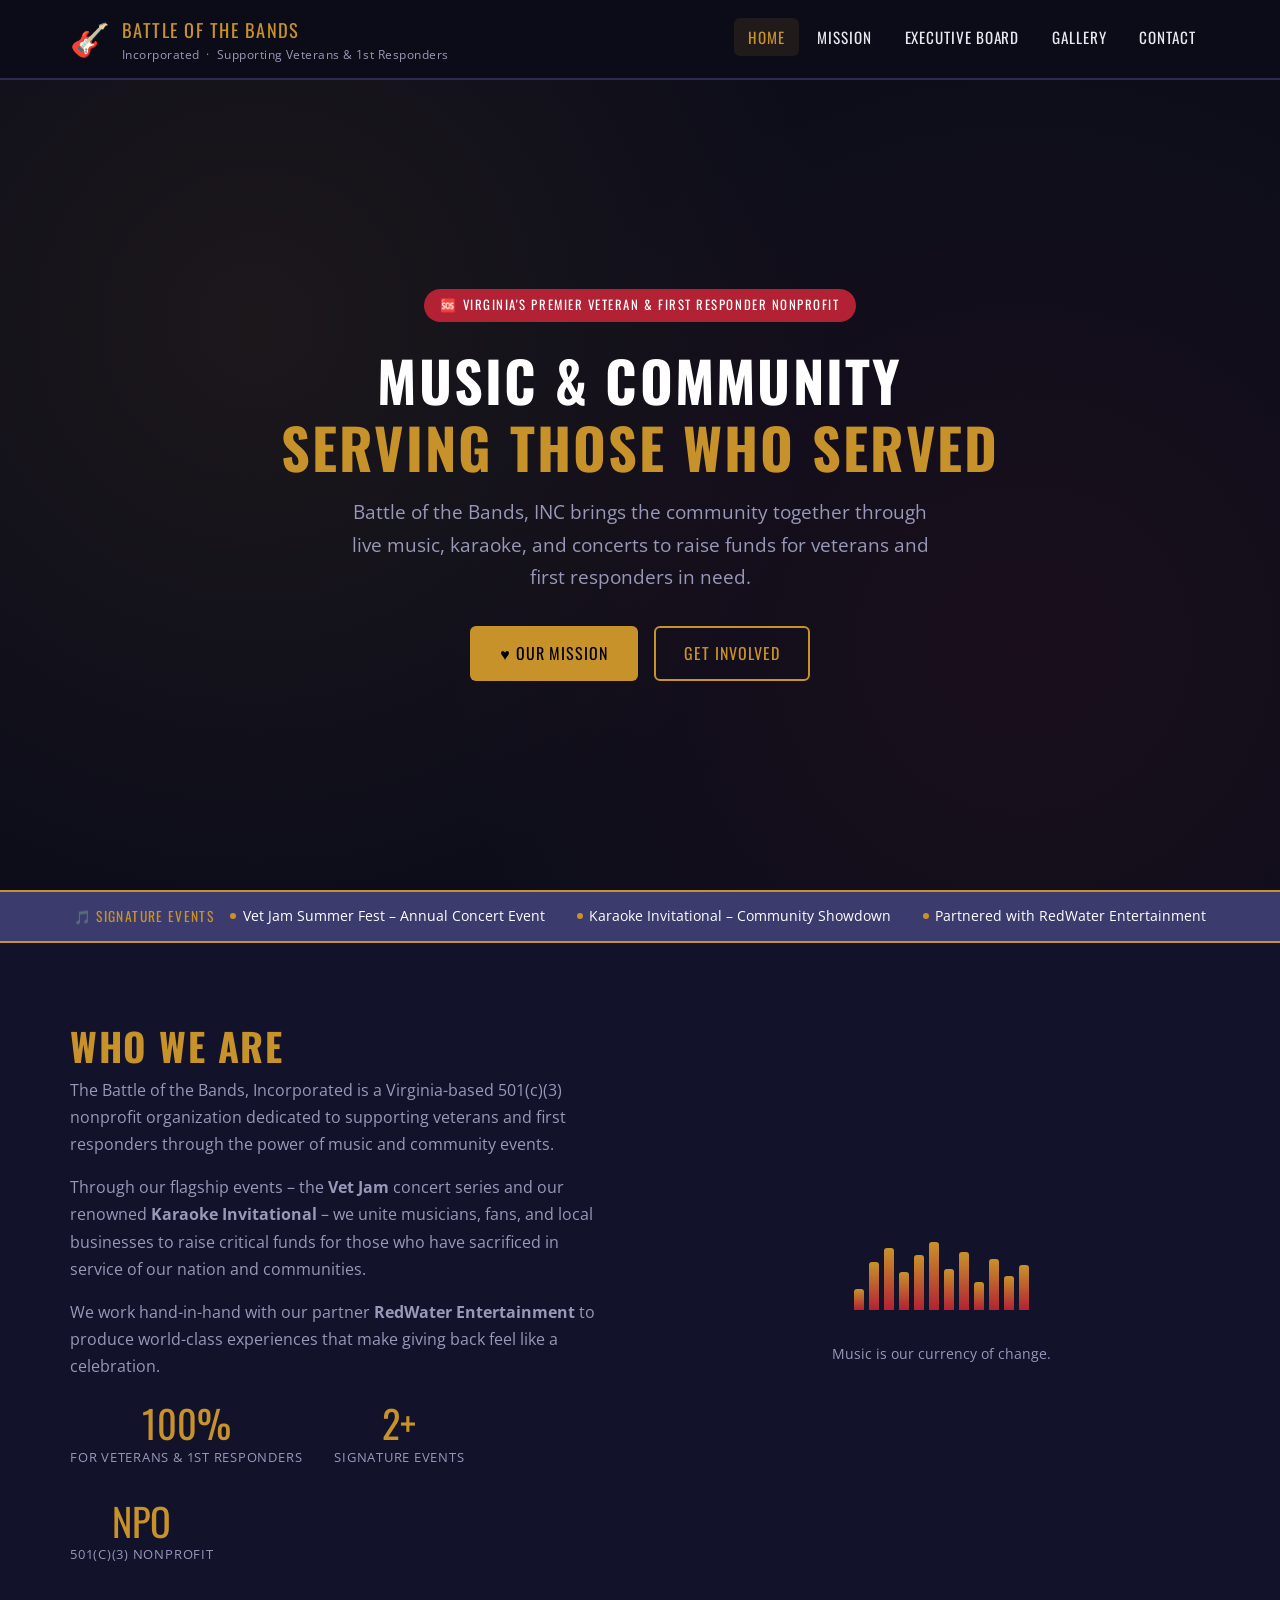
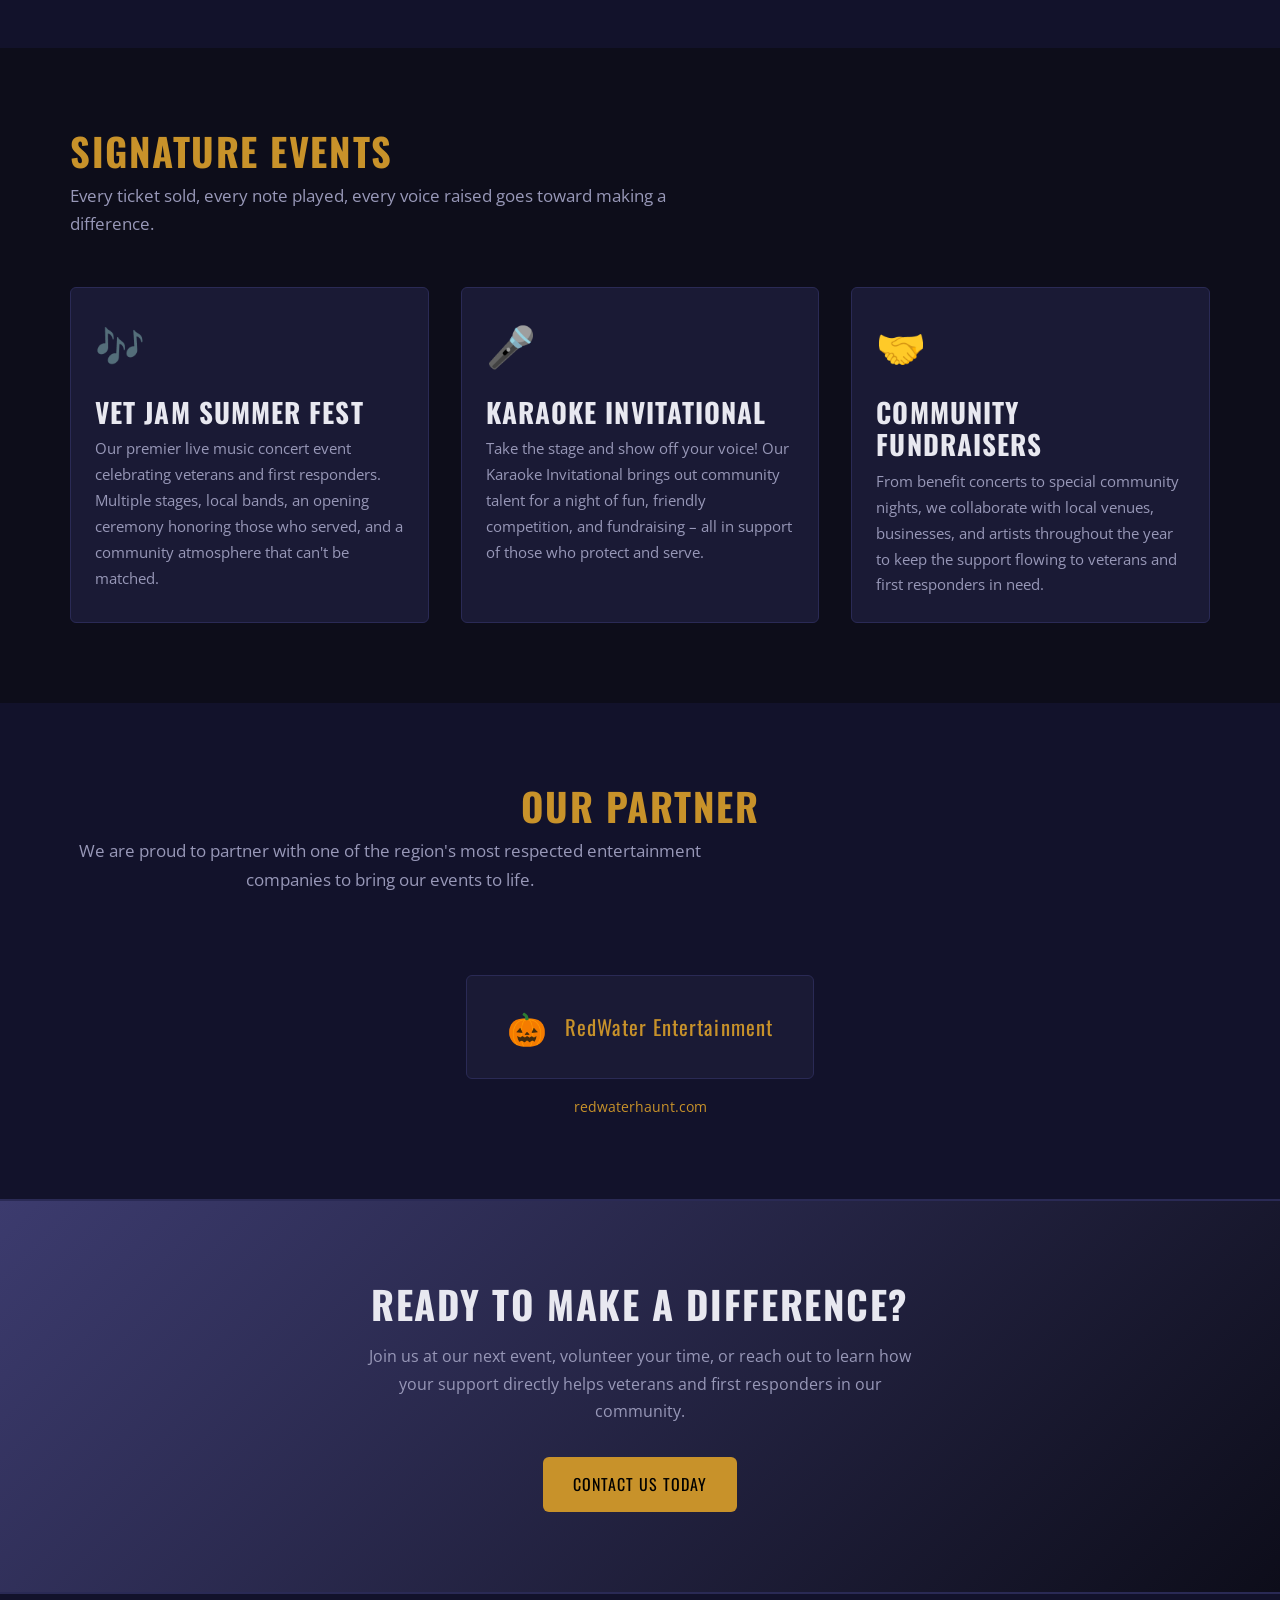
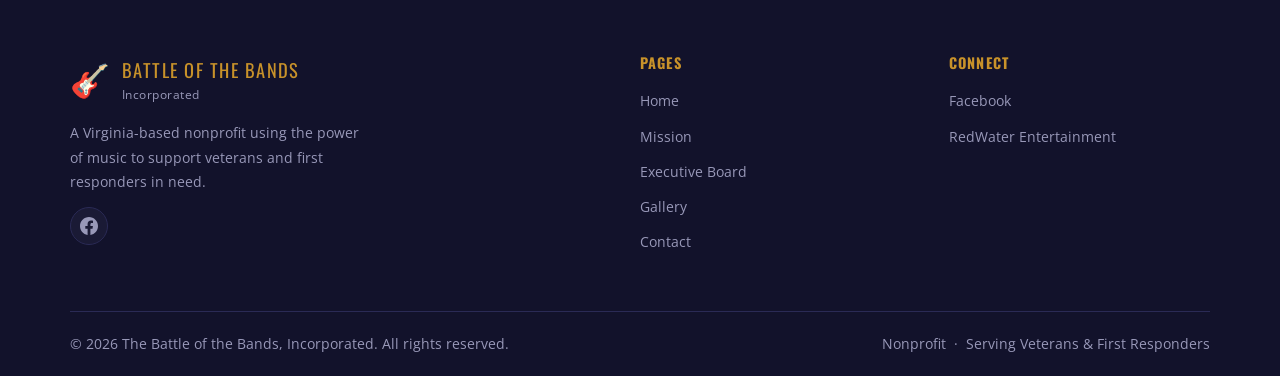
==== index.html @ 2764c4e3 "Add complete music-themed website with 5 pages, shared CSS/JS, and footer Facebook link" ====
<!DOCTYPE html>
<html lang="en">
<head>
  <meta charset="UTF-8" />
  <meta name="viewport" content="width=device-width, initial-scale=1.0" />
  <meta name="description" content="The Battle of the Bands, Incorporated – A nonprofit raising funds for veterans and first responders through music events including Vet Jam and Karaoke Invitational." />
  <title>Home | Battle of the Bands, INC</title>
  <link rel="preconnect" href="https://fonts.googleapis.com" />
  <link rel="preconnect" href="https://fonts.gstatic.com" crossorigin />
  <link href="https://fonts.googleapis.com/css2?family=Oswald:wght@400;500;600;700&family=Open+Sans:wght@400;500;600&display=swap" rel="stylesheet" />
  <link rel="stylesheet" href="css/style.css" />
</head>
<body>

  <!-- ===== HEADER ===== -->
  <header class="site-header">
    <div class="container">
      <div class="header-inner">
        <a href="index.html" class="logo" aria-label="Battle of the Bands Home">
          <span class="logo-icon">🎸</span>
          <span class="logo-text">
            <span class="logo-name">Battle of the Bands</span>
            <span class="logo-tag">Incorporated &nbsp;·&nbsp; Supporting Veterans &amp; 1st Responders</span>
          </span>
        </a>
        <nav aria-label="Main navigation">
          <button class="nav-toggle" aria-label="Toggle navigation" aria-expanded="false">
            <span></span><span></span><span></span>
          </button>
          <ul class="nav-links">
            <li><a href="index.html" class="active">Home</a></li>
            <li><a href="mission.html">Mission</a></li>
            <li><a href="executive-board.html">Executive Board</a></li>
            <li><a href="gallery.html">Gallery</a></li>
            <li><a href="contact.html">Contact</a></li>
          </ul>
        </nav>
      </div>
    </div>
  </header>

  <!-- ===== HERO ===== -->
  <section class="hero">
    <div class="container">
      <div class="hero-content">
        <span class="hero-badge">&#127384; Virginia's Premier Veteran &amp; First Responder Nonprofit</span>
        <h1 class="hero-title">
          Music &amp; Community<br />
          <span>Serving Those Who Served</span>
        </h1>
        <p class="hero-subtitle">
          Battle of the Bands, INC brings the community together through live music, karaoke, and concerts to raise funds for veterans and first responders in need.
        </p>
        <div class="hero-cta">
          <a href="mission.html" class="btn btn-primary">&#9829; Our Mission</a>
          <a href="contact.html" class="btn btn-outline">Get Involved</a>
        </div>
      </div>
    </div>
  </section>

  <!-- ===== EVENTS STRIP ===== -->
  <div class="events-strip">
    <div class="container">
      <div class="events-strip-inner">
        <span class="strip-label">🎵 Signature Events</span>
        <div class="strip-items">
          <span class="strip-item"><span class="dot"></span>Vet Jam Summer Fest – Annual Concert Event</span>
          <span class="strip-item"><span class="dot"></span>Karaoke Invitational – Community Showdown</span>
          <span class="strip-item"><span class="dot"></span>Partnered with RedWater Entertainment</span>
        </div>
      </div>
    </div>
  </div>

  <!-- ===== ABOUT STRIP ===== -->
  <section class="about-strip">
    <div class="container">
      <div class="content">
        <div class="text">
          <h2 class="section-title">Who We Are</h2>
          <p>
            The Battle of the Bands, Incorporated is a Virginia-based 501(c)(3) nonprofit organization dedicated to supporting veterans and first responders through the power of music and community events.
          </p>
          <p>
            Through our flagship events – the <strong>Vet Jam</strong> concert series and our renowned <strong>Karaoke Invitational</strong> – we unite musicians, fans, and local businesses to raise critical funds for those who have sacrificed in service of our nation and communities.
          </p>
          <p>
            We work hand-in-hand with our partner <strong>RedWater Entertainment</strong> to produce world-class experiences that make giving back feel like a celebration.
          </p>
          <div class="stat-row">
            <div class="stat">
              <span class="stat-num">100%</span>
              <span class="stat-label">For Veterans &amp; 1st Responders</span>
            </div>
            <div class="stat">
              <span class="stat-num">2+</span>
              <span class="stat-label">Signature Events</span>
            </div>
            <div class="stat">
              <span class="stat-num">NPO</span>
              <span class="stat-label">501(c)(3) Nonprofit</span>
            </div>
          </div>
        </div>
        <div class="visual">
          <div class="soundwave" aria-hidden="true">
            <div class="bar"></div><div class="bar"></div><div class="bar"></div>
            <div class="bar"></div><div class="bar"></div><div class="bar"></div>
            <div class="bar"></div><div class="bar"></div><div class="bar"></div>
            <div class="bar"></div><div class="bar"></div><div class="bar"></div>
          </div>
          <p class="text-center" style="color:var(--color-text-muted); font-size:0.85rem; margin-top:1rem;">
            Music is our currency of change.
          </p>
        </div>
      </div>
    </div>
  </section>

  <!-- ===== EVENTS SECTION ===== -->
  <section class="events-section">
    <div class="container">
      <div class="section-header">
        <h2 class="section-title">Signature Events</h2>
        <p class="section-subtitle">Every ticket sold, every note played, every voice raised goes toward making a difference.</p>
      </div>
      <div class="grid-3">

        <div class="card event-card">
          <div class="card-body">
            <div class="event-icon">🎶</div>
            <h3>Vet Jam Summer Fest</h3>
            <p>
              Our premier live music concert event celebrating veterans and first responders. Multiple stages, local bands, an opening ceremony honoring those who served, and a community atmosphere that can't be matched.
            </p>
          </div>
        </div>

        <div class="card event-card">
          <div class="card-body">
            <div class="event-icon">🎤</div>
            <h3>Karaoke Invitational</h3>
            <p>
              Take the stage and show off your voice! Our Karaoke Invitational brings out community talent for a night of fun, friendly competition, and fundraising – all in support of those who protect and serve.
            </p>
          </div>
        </div>

        <div class="card event-card">
          <div class="card-body">
            <div class="event-icon">🤝</div>
            <h3>Community Fundraisers</h3>
            <p>
              From benefit concerts to special community nights, we collaborate with local venues, businesses, and artists throughout the year to keep the support flowing to veterans and first responders in need.
            </p>
          </div>
        </div>

      </div>
    </div>
  </section>

  <!-- ===== PARTNER SECTION ===== -->
  <section class="partner-section">
    <div class="container">
      <div class="section-header">
        <h2 class="section-title">Our Partner</h2>
        <p class="section-subtitle">We are proud to partner with one of the region's most respected entertainment companies to bring our events to life.</p>
      </div>
      <a href="https://redwaterhaunt.com" target="_blank" rel="noopener noreferrer" class="partner-logo-box">
        <span style="font-size:2rem;">🎃</span>
        <span>RedWater Entertainment</span>
      </a>
      <p style="color:var(--color-text-muted); font-size:0.9rem; margin-top:1rem;">
        <a href="https://redwaterhaunt.com" target="_blank" rel="noopener noreferrer">redwaterhaunt.com</a>
      </p>
    </div>
  </section>

  <!-- ===== CTA SECTION ===== -->
  <section style="background: linear-gradient(135deg, var(--color-accent2), var(--color-bg)); text-align:center; border-top: 2px solid var(--color-border);">
    <div class="container">
      <h2 style="margin-bottom:1rem;">Ready to Make a Difference?</h2>
      <p style="color:var(--color-text-muted); max-width:560px; margin:0 auto 2rem;">
        Join us at our next event, volunteer your time, or reach out to learn how your support directly helps veterans and first responders in our community.
      </p>
      <a href="contact.html" class="btn btn-primary">Contact Us Today</a>
    </div>
  </section>

  <!-- ===== FOOTER ===== -->
  <footer class="site-footer">
    <div class="container">
      <div class="footer-grid">

        <div class="footer-brand">
          <a href="index.html" class="logo">
            <span class="logo-icon">🎸</span>
            <span class="logo-text">
              <span class="logo-name">Battle of the Bands</span>
              <span class="logo-tag">Incorporated</span>
            </span>
          </a>
          <p>A Virginia-based nonprofit using the power of music to support veterans and first responders in need.</p>
          <div class="footer-social">
            <a href="https://www.facebook.com/battleofthebandsVS/" target="_blank" rel="noopener noreferrer" aria-label="Follow us on Facebook" title="Facebook">
              <svg xmlns="http://www.w3.org/2000/svg" width="18" height="18" viewBox="0 0 24 24" fill="currentColor" aria-hidden="true">
                <path d="M24 12.073C24 5.405 18.627 0 12 0S0 5.405 0 12.073C0 18.1 4.388 23.094 10.125 24v-8.437H7.078v-3.49h3.047V9.413c0-3.007 1.792-4.669 4.533-4.669 1.312 0 2.686.235 2.686.235v2.953H15.83c-1.491 0-1.956.925-1.956 1.874v2.25h3.328l-.532 3.49h-2.796V24C19.612 23.094 24 18.1 24 12.073z"/>
              </svg>
            </a>
          </div>
        </div>

        <div class="footer-col">
          <h4>Pages</h4>
          <ul>
            <li><a href="index.html">Home</a></li>
            <li><a href="mission.html">Mission</a></li>
            <li><a href="executive-board.html">Executive Board</a></li>
            <li><a href="gallery.html">Gallery</a></li>
            <li><a href="contact.html">Contact</a></li>
          </ul>
        </div>

        <div class="footer-col">
          <h4>Connect</h4>
          <ul>
            <li><a href="https://www.facebook.com/battleofthebandsVS/" target="_blank" rel="noopener noreferrer">Facebook</a></li>
            <li><a href="https://redwaterhaunt.com" target="_blank" rel="noopener noreferrer">RedWater Entertainment</a></li>
          </ul>
        </div>

      </div>

      <div class="footer-bottom">
        <span>&copy; <span id="year"></span> The Battle of the Bands, Incorporated. All rights reserved.</span>
        <span>Nonprofit &nbsp;·&nbsp; Serving Veterans &amp; First Responders</span>
      </div>
    </div>
  </footer>

  <script src="js/main.js"></script>
  <script>document.getElementById('year').textContent = new Date().getFullYear();</script>
</body>
</html>
---- css/style.css ----
/* ==========================================================================
   Battle of the Bands, INC – Main Stylesheet
   Music-themed, patriotic color palette
   ========================================================================== */

:root {
  --color-bg:          #0d0d1a;
  --color-bg-alt:      #12122b;
  --color-surface:     #1a1a35;
  --color-surface-alt: #22224a;
  --color-primary:     #c8922a;   /* gold */
  --color-primary-lt:  #f0b84a;
  --color-accent:      #b22234;   /* patriot red */
  --color-accent2:     #3c3b6e;   /* patriot navy */
  --color-text:        #e8e8f0;
  --color-text-muted:  #9898b8;
  --color-border:      #2a2a55;
  --font-heading:      'Oswald', 'Arial Narrow', Arial, sans-serif;
  --font-body:         'Open Sans', Arial, sans-serif;
  --radius:            6px;
  --transition:        0.3s ease;
  --max-width:         1140px;
}

/* ---------- Reset & Base ---------- */
*, *::before, *::after { box-sizing: border-box; margin: 0; padding: 0; }

html { scroll-behavior: smooth; }

body {
  background-color: var(--color-bg);
  color: var(--color-text);
  font-family: var(--font-body);
  font-size: 16px;
  line-height: 1.7;
}

img { max-width: 100%; height: auto; display: block; }

a { color: var(--color-primary); text-decoration: none; transition: color var(--transition); }
a:hover { color: var(--color-primary-lt); }

ul { list-style: none; }

/* ---------- Typography ---------- */
h1, h2, h3, h4 {
  font-family: var(--font-heading);
  text-transform: uppercase;
  letter-spacing: 0.04em;
  line-height: 1.2;
}

h1 { font-size: clamp(2rem, 5vw, 3.5rem); }
h2 { font-size: clamp(1.6rem, 3.5vw, 2.4rem); }
h3 { font-size: clamp(1.2rem, 2.5vw, 1.7rem); }
h4 { font-size: 1.1rem; }

.section-title {
  color: var(--color-primary);
  margin-bottom: 0.5rem;
}

.section-subtitle {
  color: var(--color-text-muted);
  font-size: 1.05rem;
  margin-bottom: 2.5rem;
  max-width: 640px;
}

/* ---------- Layout ---------- */
.container {
  width: 90%;
  max-width: var(--max-width);
  margin-inline: auto;
}

section { padding: 80px 0; }

.section-header { margin-bottom: 3rem; }

/* ---------- Divider ---------- */
.divider {
  display: flex;
  align-items: center;
  gap: 1rem;
  margin-bottom: 1rem;
}
.divider::before,
.divider::after {
  content: '';
  flex: 1;
  height: 2px;
  background: linear-gradient(to right, transparent, var(--color-primary), transparent);
}

/* ---------- Buttons ---------- */
.btn {
  display: inline-flex;
  align-items: center;
  gap: 0.5rem;
  padding: 0.75rem 1.75rem;
  border-radius: var(--radius);
  font-family: var(--font-heading);
  font-size: 1rem;
  letter-spacing: 0.06em;
  text-transform: uppercase;
  cursor: pointer;
  transition: all var(--transition);
  border: 2px solid transparent;
}

.btn-primary {
  background: var(--color-primary);
  color: #000;
}
.btn-primary:hover {
  background: var(--color-primary-lt);
  color: #000;
}

.btn-outline {
  background: transparent;
  border-color: var(--color-primary);
  color: var(--color-primary);
}
.btn-outline:hover {
  background: var(--color-primary);
  color: #000;
}

/* =========================================================================
   HEADER / NAVIGATION
   ========================================================================= */
.site-header {
  position: sticky;
  top: 0;
  z-index: 100;
  background: rgba(13, 13, 26, 0.95);
  backdrop-filter: blur(8px);
  border-bottom: 2px solid var(--color-border);
}

.header-inner {
  display: flex;
  align-items: center;
  justify-content: space-between;
  padding: 0.85rem 0;
}

.logo {
  display: flex;
  align-items: center;
  gap: 0.75rem;
  color: var(--color-text);
}

.logo-icon {
  font-size: 2rem;
  line-height: 1;
}

.logo-text {
  display: flex;
  flex-direction: column;
}

.logo-name {
  font-family: var(--font-heading);
  font-size: 1.15rem;
  letter-spacing: 0.08em;
  text-transform: uppercase;
  color: var(--color-primary);
}

.logo-tag {
  font-size: 0.72rem;
  color: var(--color-text-muted);
  letter-spacing: 0.04em;
}

.nav-links {
  display: flex;
  gap: 0.25rem;
}

.nav-links a {
  font-family: var(--font-heading);
  font-size: 0.95rem;
  letter-spacing: 0.06em;
  text-transform: uppercase;
  color: var(--color-text);
  padding: 0.5rem 0.9rem;
  border-radius: var(--radius);
  transition: all var(--transition);
}

.nav-links a:hover,
.nav-links a.active {
  color: var(--color-primary);
  background: rgba(200, 146, 42, 0.1);
}

/* Hamburger */
.nav-toggle {
  display: none;
  background: none;
  border: none;
  cursor: pointer;
  padding: 0.25rem;
}

.nav-toggle span {
  display: block;
  width: 26px;
  height: 2px;
  background: var(--color-primary);
  margin: 5px 0;
  transition: all var(--transition);
}

/* =========================================================================
   HERO SECTION
   ========================================================================= */
.hero {
  position: relative;
  display: flex;
  align-items: center;
  min-height: 90vh;
  text-align: center;
  overflow: hidden;
  background:
    linear-gradient(180deg, rgba(13,13,26,0.85) 0%, rgba(13,13,26,0.65) 50%, rgba(13,13,26,0.95) 100%),
    url('../images/hero-bg.jpg') center/cover no-repeat;
}

/* Animated musical-note particle background */
.hero::before {
  content: '';
  position: absolute;
  inset: 0;
  background-image:
    radial-gradient(circle at 20% 30%, rgba(200,146,42,0.08) 0%, transparent 50%),
    radial-gradient(circle at 80% 70%, rgba(178,34,52,0.08) 0%, transparent 50%);
  pointer-events: none;
}

.hero-content {
  position: relative;
  z-index: 1;
  padding: 60px 0;
}

.hero-badge {
  display: inline-block;
  background: var(--color-accent);
  color: #fff;
  font-family: var(--font-heading);
  font-size: 0.8rem;
  letter-spacing: 0.12em;
  text-transform: uppercase;
  padding: 0.35rem 1rem;
  border-radius: 2rem;
  margin-bottom: 1.5rem;
}

.hero-title {
  margin-bottom: 1rem;
  color: #fff;
}

.hero-title span { color: var(--color-primary); }

.hero-subtitle {
  font-size: 1.2rem;
  color: var(--color-text-muted);
  max-width: 600px;
  margin: 0 auto 2rem;
}

.hero-cta {
  display: flex;
  gap: 1rem;
  justify-content: center;
  flex-wrap: wrap;
}

/* =========================================================================
   EVENTS STRIP
   ========================================================================= */
.events-strip {
  background: var(--color-accent2);
  padding: 12px 0;
  border-top: 2px solid var(--color-primary);
  border-bottom: 2px solid var(--color-primary);
}

.events-strip-inner {
  display: flex;
  align-items: center;
  gap: 1rem;
  flex-wrap: wrap;
  justify-content: center;
}

.events-strip .strip-label {
  font-family: var(--font-heading);
  font-size: 0.85rem;
  letter-spacing: 0.1em;
  text-transform: uppercase;
  color: var(--color-primary);
  white-space: nowrap;
}

.events-strip .strip-items {
  display: flex;
  gap: 2rem;
  flex-wrap: wrap;
  justify-content: center;
}

.events-strip .strip-item {
  display: flex;
  align-items: center;
  gap: 0.4rem;
  font-size: 0.9rem;
  color: #fff;
}

.strip-item .dot {
  width: 6px;
  height: 6px;
  border-radius: 50%;
  background: var(--color-primary);
}

/* =========================================================================
   CARDS
   ========================================================================= */
.card {
  background: var(--color-surface);
  border: 1px solid var(--color-border);
  border-radius: var(--radius);
  overflow: hidden;
  transition: transform var(--transition), border-color var(--transition);
}

.card:hover {
  transform: translateY(-4px);
  border-color: var(--color-primary);
}

.card-body { padding: 1.5rem; }

/* =========================================================================
   GRID HELPERS
   ========================================================================= */
.grid-3 {
  display: grid;
  grid-template-columns: repeat(auto-fit, minmax(280px, 1fr));
  gap: 2rem;
}

.grid-2 {
  display: grid;
  grid-template-columns: repeat(auto-fit, minmax(340px, 1fr));
  gap: 2rem;
}

/* =========================================================================
   HOME – ABOUT STRIP
   ========================================================================= */
.about-strip {
  background: var(--color-bg-alt);
}

.about-strip .content {
  display: grid;
  grid-template-columns: 1fr 1fr;
  gap: 4rem;
  align-items: center;
}

.about-strip .text p { margin-bottom: 1rem; color: var(--color-text-muted); }

.stat-row {
  display: flex;
  gap: 2rem;
  margin-top: 1.5rem;
  flex-wrap: wrap;
}

.stat { text-align: center; }
.stat-num {
  display: block;
  font-family: var(--font-heading);
  font-size: 2.4rem;
  color: var(--color-primary);
  line-height: 1;
}
.stat-label {
  font-size: 0.8rem;
  text-transform: uppercase;
  letter-spacing: 0.06em;
  color: var(--color-text-muted);
}

/* Soundwave graphic */
.soundwave {
  display: flex;
  align-items: flex-end;
  justify-content: center;
  gap: 5px;
  height: 100px;
  padding: 1rem 0;
}

.soundwave .bar {
  width: 10px;
  background: linear-gradient(to top, var(--color-accent), var(--color-primary));
  border-radius: 3px 3px 0 0;
  animation: wave 1.2s ease-in-out infinite alternate;
}

.soundwave .bar:nth-child(1) { height: 30%; animation-delay: 0s; }
.soundwave .bar:nth-child(2) { height: 70%; animation-delay: 0.1s; }
.soundwave .bar:nth-child(3) { height: 90%; animation-delay: 0.2s; }
.soundwave .bar:nth-child(4) { height: 55%; animation-delay: 0.3s; }
.soundwave .bar:nth-child(5) { height: 80%; animation-delay: 0.4s; }
.soundwave .bar:nth-child(6) { height: 100%; animation-delay: 0.5s; }
.soundwave .bar:nth-child(7) { height: 60%; animation-delay: 0.6s; }
.soundwave .bar:nth-child(8) { height: 85%; animation-delay: 0.7s; }
.soundwave .bar:nth-child(9) { height: 40%; animation-delay: 0.8s; }
.soundwave .bar:nth-child(10) { height: 75%; animation-delay: 0.9s; }
.soundwave .bar:nth-child(11) { height: 50%; animation-delay: 1.0s; }
.soundwave .bar:nth-child(12) { height: 65%; animation-delay: 1.1s; }

@keyframes wave {
  from { transform: scaleY(0.4); }
  to   { transform: scaleY(1); }
}

/* =========================================================================
   HOME – EVENTS SECTION
   ========================================================================= */
.events-section { background: var(--color-bg); }

.event-card .event-icon {
  font-size: 2.5rem;
  margin-bottom: 1rem;
}

.event-card h3 { margin-bottom: 0.5rem; }
.event-card p { color: var(--color-text-muted); font-size: 0.95rem; }

/* =========================================================================
   HOME – PARTNER SECTION
   ========================================================================= */
.partner-section {
  background: var(--color-bg-alt);
  text-align: center;
}

.partner-logo-box {
  display: inline-flex;
  align-items: center;
  justify-content: center;
  gap: 1rem;
  background: var(--color-surface);
  border: 1px solid var(--color-border);
  border-radius: var(--radius);
  padding: 1.5rem 2.5rem;
  margin-top: 2rem;
  transition: border-color var(--transition);
}

.partner-logo-box:hover { border-color: var(--color-primary); }

.partner-logo-box span { font-family: var(--font-heading); font-size: 1.3rem; letter-spacing: 0.05em; }

/* =========================================================================
   MISSION PAGE
   ========================================================================= */
.page-hero {
  background: linear-gradient(135deg, var(--color-accent2) 0%, var(--color-bg) 100%);
  padding: 100px 0 60px;
  border-bottom: 2px solid var(--color-border);
}

.page-hero-inner { text-align: center; }
.page-hero h1 { margin-bottom: 0.75rem; color: var(--color-primary); }
.page-hero p { color: var(--color-text-muted); font-size: 1.1rem; max-width: 600px; margin: 0 auto; }

.mission-statement {
  background: var(--color-bg-alt);
}

.mission-quote {
  border-left: 4px solid var(--color-primary);
  padding: 1.5rem 2rem;
  background: var(--color-surface);
  border-radius: 0 var(--radius) var(--radius) 0;
  margin-bottom: 2.5rem;
  font-size: 1.15rem;
  color: var(--color-text);
  font-style: italic;
}

.values-grid { margin-top: 2rem; }

.value-card {
  background: var(--color-surface);
  border: 1px solid var(--color-border);
  border-radius: var(--radius);
  padding: 2rem;
  transition: border-color var(--transition), transform var(--transition);
}

.value-card:hover {
  border-color: var(--color-primary);
  transform: translateY(-4px);
}

.value-icon { font-size: 2.2rem; margin-bottom: 1rem; }
.value-card h3 { margin-bottom: 0.5rem; color: var(--color-primary); }
.value-card p { color: var(--color-text-muted); font-size: 0.95rem; }

.mission-detail {
  background: var(--color-bg);
}

.mission-detail h2 { margin-bottom: 1.5rem; }
.mission-detail p { color: var(--color-text-muted); margin-bottom: 1rem; }

.impact-box {
  display: flex;
  gap: 1.5rem;
  flex-wrap: wrap;
  margin-top: 2rem;
}

.impact-item {
  flex: 1;
  min-width: 200px;
  background: var(--color-surface);
  border: 1px solid var(--color-border);
  border-radius: var(--radius);
  padding: 1.25rem;
  border-top: 3px solid var(--color-primary);
}

.impact-item h4 { color: var(--color-primary); margin-bottom: 0.25rem; }
.impact-item p { font-size: 0.9rem; color: var(--color-text-muted); margin: 0; }

/* =========================================================================
   EXECUTIVE BOARD PAGE
   ========================================================================= */
.board-section { background: var(--color-bg); }

.board-grid {
  display: grid;
  grid-template-columns: repeat(auto-fit, minmax(260px, 1fr));
  gap: 2rem;
}

.board-card {
  background: var(--color-surface);
  border: 1px solid var(--color-border);
  border-radius: var(--radius);
  overflow: hidden;
  transition: transform var(--transition), border-color var(--transition);
}

.board-card:hover {
  transform: translateY(-5px);
  border-color: var(--color-primary);
}

.board-avatar {
  display: flex;
  align-items: center;
  justify-content: center;
  height: 180px;
  background: linear-gradient(135deg, var(--color-accent2), var(--color-surface-alt));
  font-size: 4rem;
  color: var(--color-primary);
}

.board-avatar img {
  width: 100%;
  height: 100%;
  object-fit: cover;
}

.board-info {
  padding: 1.25rem;
}

.board-info h3 { color: var(--color-text); margin-bottom: 0.25rem; }

.board-title {
  display: inline-block;
  font-size: 0.8rem;
  text-transform: uppercase;
  letter-spacing: 0.07em;
  color: var(--color-primary);
  background: rgba(200, 146, 42, 0.12);
  padding: 0.2rem 0.7rem;
  border-radius: 2rem;
  margin-bottom: 0.75rem;
}

.board-info p { color: var(--color-text-muted); font-size: 0.9rem; }

/* =========================================================================
   GALLERY PAGE
   ========================================================================= */
.gallery-section { background: var(--color-bg); }

.gallery-filter {
  display: flex;
  gap: 0.5rem;
  flex-wrap: wrap;
  margin-bottom: 2rem;
}

.filter-btn {
  font-family: var(--font-heading);
  font-size: 0.85rem;
  letter-spacing: 0.06em;
  text-transform: uppercase;
  padding: 0.4rem 1.1rem;
  border-radius: 2rem;
  border: 1px solid var(--color-border);
  background: transparent;
  color: var(--color-text-muted);
  cursor: pointer;
  transition: all var(--transition);
}

.filter-btn:hover,
.filter-btn.active {
  background: var(--color-primary);
  border-color: var(--color-primary);
  color: #000;
}

.gallery-grid {
  display: grid;
  grid-template-columns: repeat(auto-fill, minmax(280px, 1fr));
  gap: 1rem;
}

.gallery-item {
  position: relative;
  aspect-ratio: 4/3;
  overflow: hidden;
  border-radius: var(--radius);
  border: 1px solid var(--color-border);
  background: var(--color-surface);
  cursor: pointer;
}

.gallery-item img {
  width: 100%;
  height: 100%;
  object-fit: cover;
  transition: transform 0.4s ease;
}

.gallery-item:hover img { transform: scale(1.06); }

.gallery-caption {
  position: absolute;
  inset: 0;
  background: linear-gradient(to top, rgba(0,0,0,0.8) 0%, transparent 60%);
  display: flex;
  align-items: flex-end;
  padding: 1rem;
  opacity: 0;
  transition: opacity var(--transition);
}

.gallery-item:hover .gallery-caption { opacity: 1; }

.gallery-caption span {
  font-size: 0.85rem;
  color: #fff;
  font-family: var(--font-heading);
  text-transform: uppercase;
  letter-spacing: 0.05em;
}

/* Placeholder gallery items */
.gallery-placeholder {
  display: flex;
  flex-direction: column;
  align-items: center;
  justify-content: center;
  gap: 0.5rem;
  height: 100%;
  color: var(--color-text-muted);
}

.gallery-placeholder .ph-icon { font-size: 2.5rem; color: var(--color-primary); }
.gallery-placeholder .ph-label { font-size: 0.8rem; text-align: center; padding: 0 1rem; }

/* =========================================================================
   CONTACT PAGE
   ========================================================================= */
.contact-section { background: var(--color-bg); }

.contact-grid {
  display: grid;
  grid-template-columns: 1fr 1.4fr;
  gap: 3rem;
  align-items: start;
}

.contact-info h2 { margin-bottom: 1rem; }
.contact-info > p { color: var(--color-text-muted); margin-bottom: 2rem; }

.contact-detail {
  display: flex;
  gap: 1rem;
  align-items: flex-start;
  margin-bottom: 1.5rem;
}

.contact-icon {
  width: 44px;
  height: 44px;
  border-radius: 50%;
  background: rgba(200,146,42,0.12);
  border: 1px solid var(--color-primary);
  display: flex;
  align-items: center;
  justify-content: center;
  font-size: 1.2rem;
  flex-shrink: 0;
}

.contact-detail-text h4 { color: var(--color-text); margin-bottom: 0.15rem; font-size: 0.9rem; text-transform: uppercase; letter-spacing: 0.06em; }
.contact-detail-text p, .contact-detail-text a { color: var(--color-text-muted); font-size: 0.95rem; }

.social-links { display: flex; gap: 0.75rem; margin-top: 2rem; flex-wrap: wrap; }

.social-btn {
  display: flex;
  align-items: center;
  gap: 0.5rem;
  background: var(--color-surface);
  border: 1px solid var(--color-border);
  border-radius: var(--radius);
  padding: 0.6rem 1.1rem;
  font-size: 0.9rem;
  color: var(--color-text);
  transition: all var(--transition);
}

.social-btn:hover {
  border-color: var(--color-primary);
  color: var(--color-primary);
}

/* Contact Form */
.contact-form {
  background: var(--color-surface);
  border: 1px solid var(--color-border);
  border-radius: var(--radius);
  padding: 2rem;
}

.contact-form h3 { margin-bottom: 1.5rem; color: var(--color-primary); }

.form-group { margin-bottom: 1.25rem; }

.form-group label {
  display: block;
  font-size: 0.85rem;
  text-transform: uppercase;
  letter-spacing: 0.06em;
  color: var(--color-text-muted);
  margin-bottom: 0.4rem;
}

.form-group input,
.form-group select,
.form-group textarea {
  width: 100%;
  background: var(--color-bg);
  border: 1px solid var(--color-border);
  border-radius: var(--radius);
  color: var(--color-text);
  padding: 0.7rem 1rem;
  font-family: var(--font-body);
  font-size: 0.95rem;
  transition: border-color var(--transition);
  outline: none;
}

.form-group input:focus,
.form-group select:focus,
.form-group textarea:focus {
  border-color: var(--color-primary);
}

.form-group select option { background: var(--color-bg); }

.form-group textarea { min-height: 130px; resize: vertical; }

.form-row { display: grid; grid-template-columns: 1fr 1fr; gap: 1rem; }

.form-success {
  display: none;
  text-align: center;
  padding: 2rem;
  color: var(--color-primary);
  font-family: var(--font-heading);
  font-size: 1.2rem;
}

/* =========================================================================
   FOOTER
   ========================================================================= */
.site-footer {
  background: var(--color-bg-alt);
  border-top: 2px solid var(--color-border);
  padding: 60px 0 20px;
}

.footer-grid {
  display: grid;
  grid-template-columns: 2fr 1fr 1fr;
  gap: 3rem;
  margin-bottom: 3rem;
}

.footer-brand .logo { margin-bottom: 1rem; }
.footer-brand p { color: var(--color-text-muted); font-size: 0.9rem; max-width: 300px; }

.footer-col h4 {
  color: var(--color-primary);
  font-size: 0.9rem;
  text-transform: uppercase;
  letter-spacing: 0.08em;
  margin-bottom: 1rem;
}

.footer-col ul li { margin-bottom: 0.5rem; }
.footer-col ul li a { color: var(--color-text-muted); font-size: 0.9rem; }
.footer-col ul li a:hover { color: var(--color-primary); }

.footer-social { display: flex; gap: 0.5rem; margin-top: 0.75rem; }

.footer-social a {
  display: flex;
  align-items: center;
  justify-content: center;
  width: 38px;
  height: 38px;
  border-radius: 50%;
  background: var(--color-surface);
  border: 1px solid var(--color-border);
  color: var(--color-text-muted);
  font-size: 1.1rem;
  transition: all var(--transition);
  text-decoration: none;
}

.footer-social a:hover {
  background: var(--color-primary);
  border-color: var(--color-primary);
  color: #000;
}

.footer-bottom {
  border-top: 1px solid var(--color-border);
  padding-top: 1.25rem;
  display: flex;
  align-items: center;
  justify-content: space-between;
  flex-wrap: wrap;
  gap: 0.75rem;
  font-size: 0.85rem;
  color: var(--color-text-muted);
}

.footer-bottom a { color: var(--color-text-muted); }
.footer-bottom a:hover { color: var(--color-primary); }

/* =========================================================================
   UTILITY
   ========================================================================= */
.text-center { text-align: center; }
.text-gold { color: var(--color-primary); }
.mt-1 { margin-top: 0.5rem; }
.mt-2 { margin-top: 1rem; }
.mt-3 { margin-top: 1.5rem; }
.mt-4 { margin-top: 2rem; }
.mb-1 { margin-bottom: 0.5rem; }
.mb-2 { margin-bottom: 1rem; }

/* =========================================================================
   RESPONSIVE
   ========================================================================= */
@media (max-width: 900px) {
  .about-strip .content { grid-template-columns: 1fr; gap: 2rem; }
  .footer-grid { grid-template-columns: 1fr 1fr; }
  .contact-grid { grid-template-columns: 1fr; }
  .footer-grid .footer-brand { grid-column: 1 / -1; }
}

@media (max-width: 680px) {
  .nav-links { display: none; }
  .nav-toggle { display: block; }
  .nav-links.open {
    display: flex;
    flex-direction: column;
    position: absolute;
    top: 100%;
    left: 0;
    right: 0;
    background: var(--color-bg-alt);
    border-bottom: 2px solid var(--color-border);
    padding: 1rem;
    gap: 0.25rem;
  }
  .site-header { position: relative; }
  .footer-grid { grid-template-columns: 1fr; }
  .form-row { grid-template-columns: 1fr; }
  .hero-cta { flex-direction: column; align-items: center; }
}
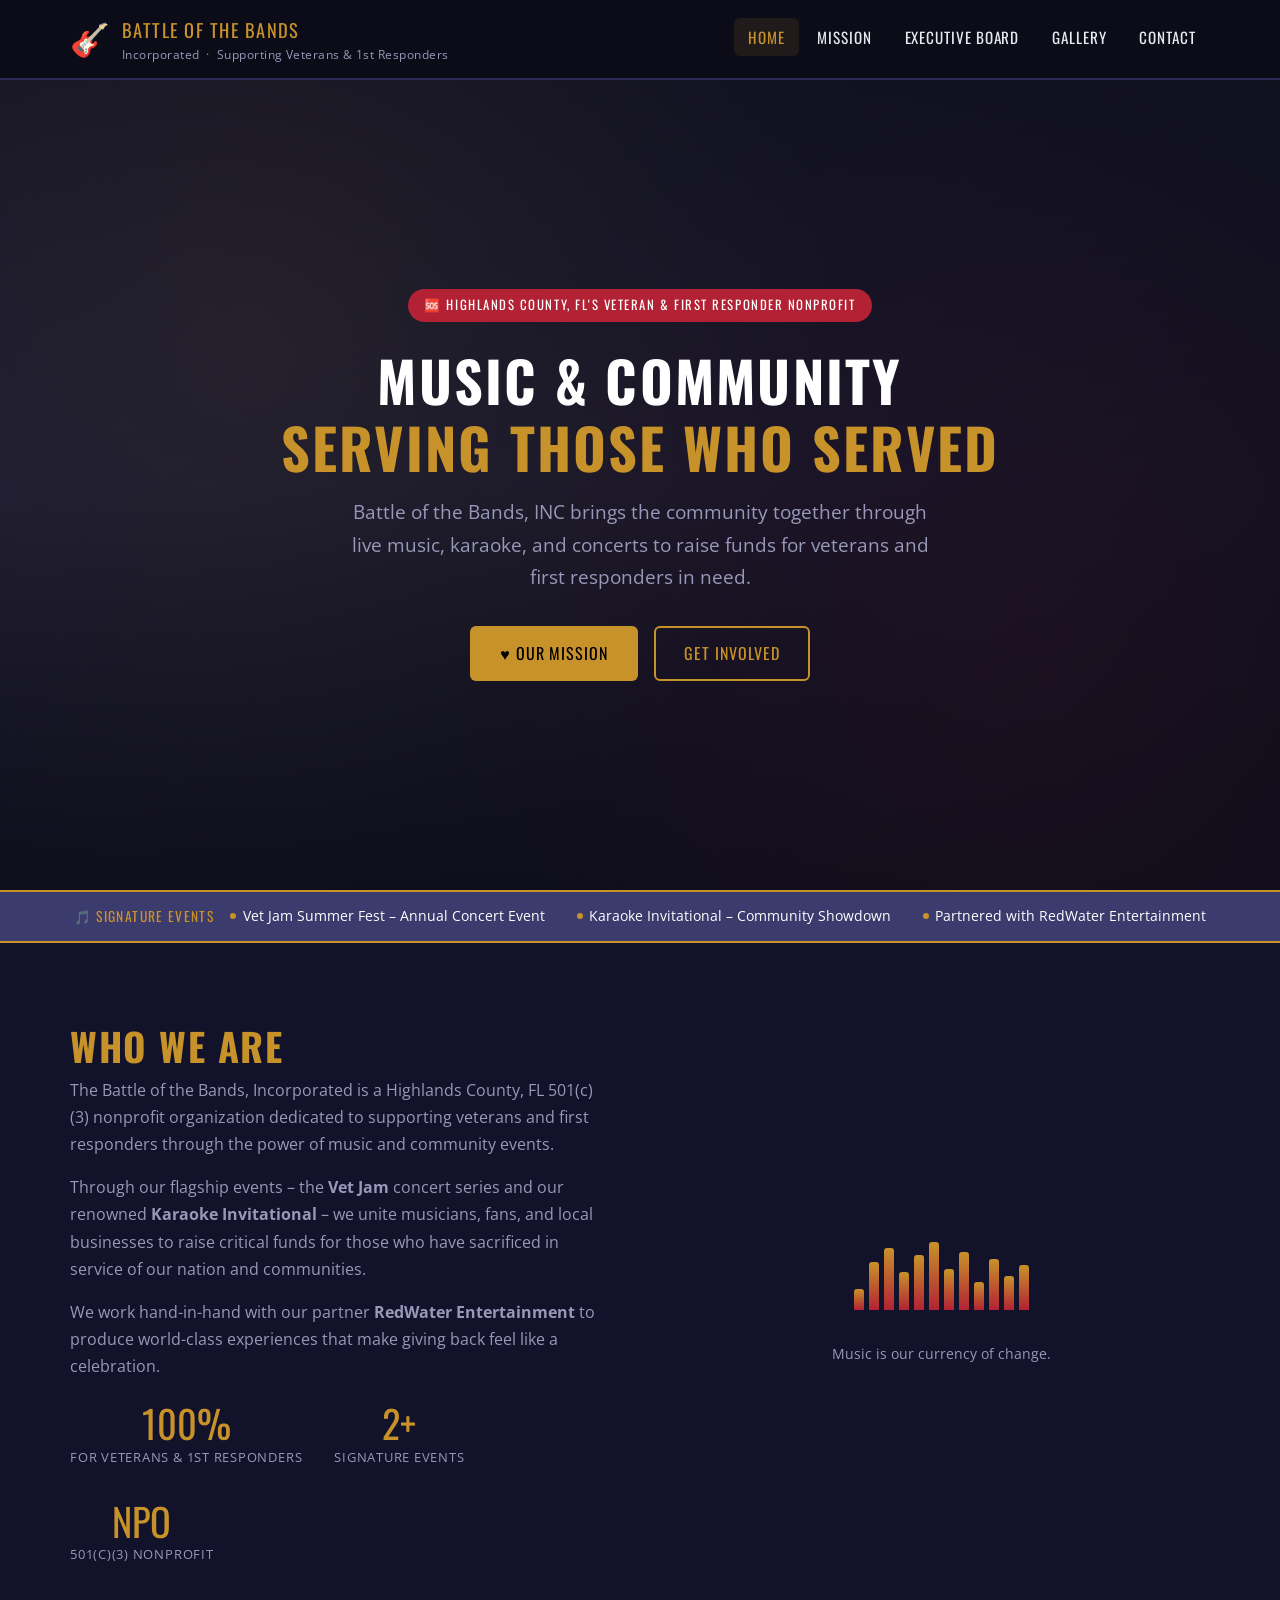
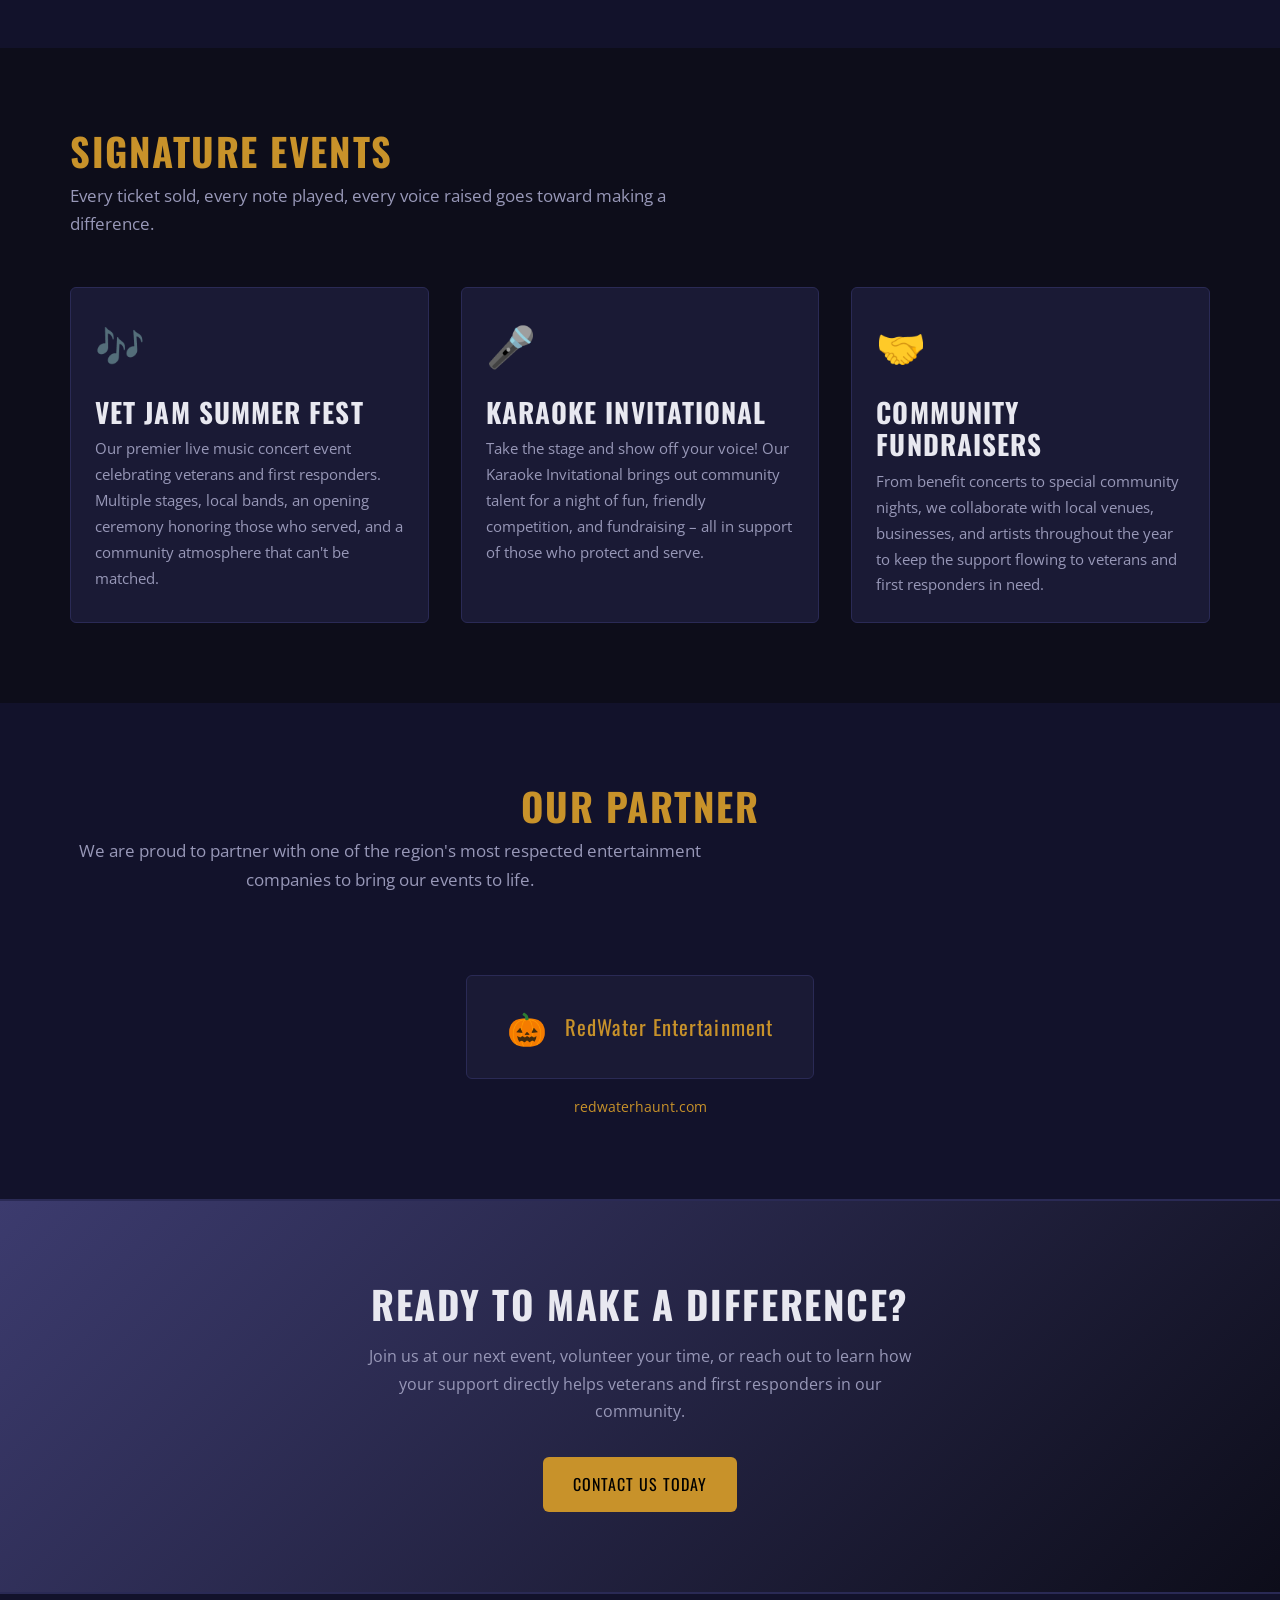
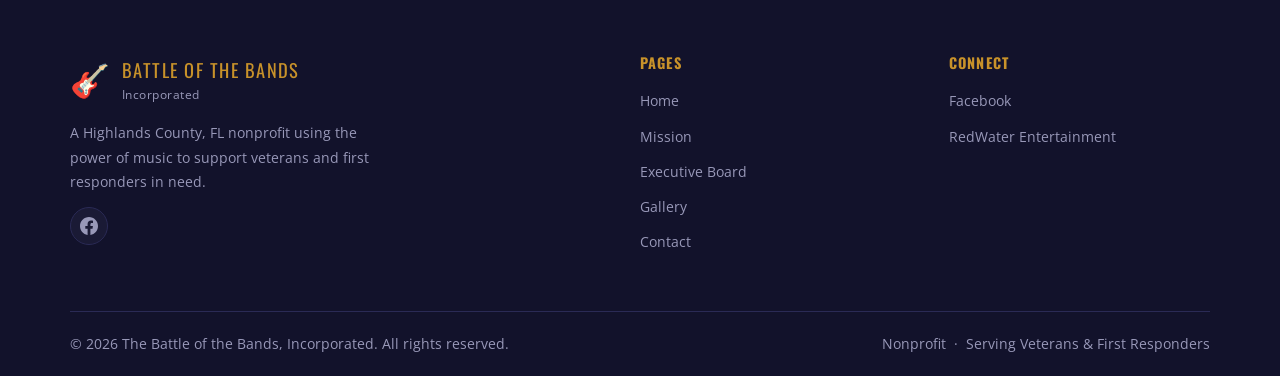
==== commit dc258a22: "fix: update location and meeting copy" ====
--- a/index.html
+++ b/index.html
@@ -43,7 +43,7 @@
   <section class="hero">
     <div class="container">
       <div class="hero-content">
-        <span class="hero-badge">&#127384; Virginia's Premier Veteran &amp; First Responder Nonprofit</span>
+        <span class="hero-badge">&#127384; Highlands County, FL's Veteran &amp; First Responder Nonprofit</span>
         <h1 class="hero-title">
           Music &amp; Community<br />
           <span>Serving Those Who Served</span>
@@ -80,7 +80,7 @@
         <div class="text">
           <h2 class="section-title">Who We Are</h2>
           <p>
-            The Battle of the Bands, Incorporated is a Virginia-based 501(c)(3) nonprofit organization dedicated to supporting veterans and first responders through the power of music and community events.
+            The Battle of the Bands, Incorporated is a Highlands County, FL 501(c)(3) nonprofit organization dedicated to supporting veterans and first responders through the power of music and community events.
           </p>
           <p>
             Through our flagship events – the <strong>Vet Jam</strong> concert series and our renowned <strong>Karaoke Invitational</strong> – we unite musicians, fans, and local businesses to raise critical funds for those who have sacrificed in service of our nation and communities.
@@ -202,7 +202,7 @@
               <span class="logo-tag">Incorporated</span>
             </span>
           </a>
-          <p>A Virginia-based nonprofit using the power of music to support veterans and first responders in need.</p>
+          <p>A Highlands County, FL nonprofit using the power of music to support veterans and first responders in need.</p>
           <div class="footer-social">
             <a href="https://www.facebook.com/battleofthebandsVS/" target="_blank" rel="noopener noreferrer" aria-label="Follow us on Facebook" title="Facebook">
               <svg xmlns="http://www.w3.org/2000/svg" width="18" height="18" viewBox="0 0 24 24" fill="currentColor" aria-hidden="true">
--- a/css/style.css
+++ b/css/style.css
@@ -228,9 +228,11 @@
   min-height: 90vh;
   text-align: center;
   overflow: hidden;
+  /* Fallback gradient shown when hero-bg.jpg is absent */
   background:
     linear-gradient(180deg, rgba(13,13,26,0.85) 0%, rgba(13,13,26,0.65) 50%, rgba(13,13,26,0.95) 100%),
-    url('../images/hero-bg.jpg') center/cover no-repeat;
+    url('../images/hero-bg.jpg') center/cover no-repeat,
+    linear-gradient(135deg, var(--color-accent2) 0%, var(--color-bg) 100%);
 }
 
 /* Animated musical-note particle background */
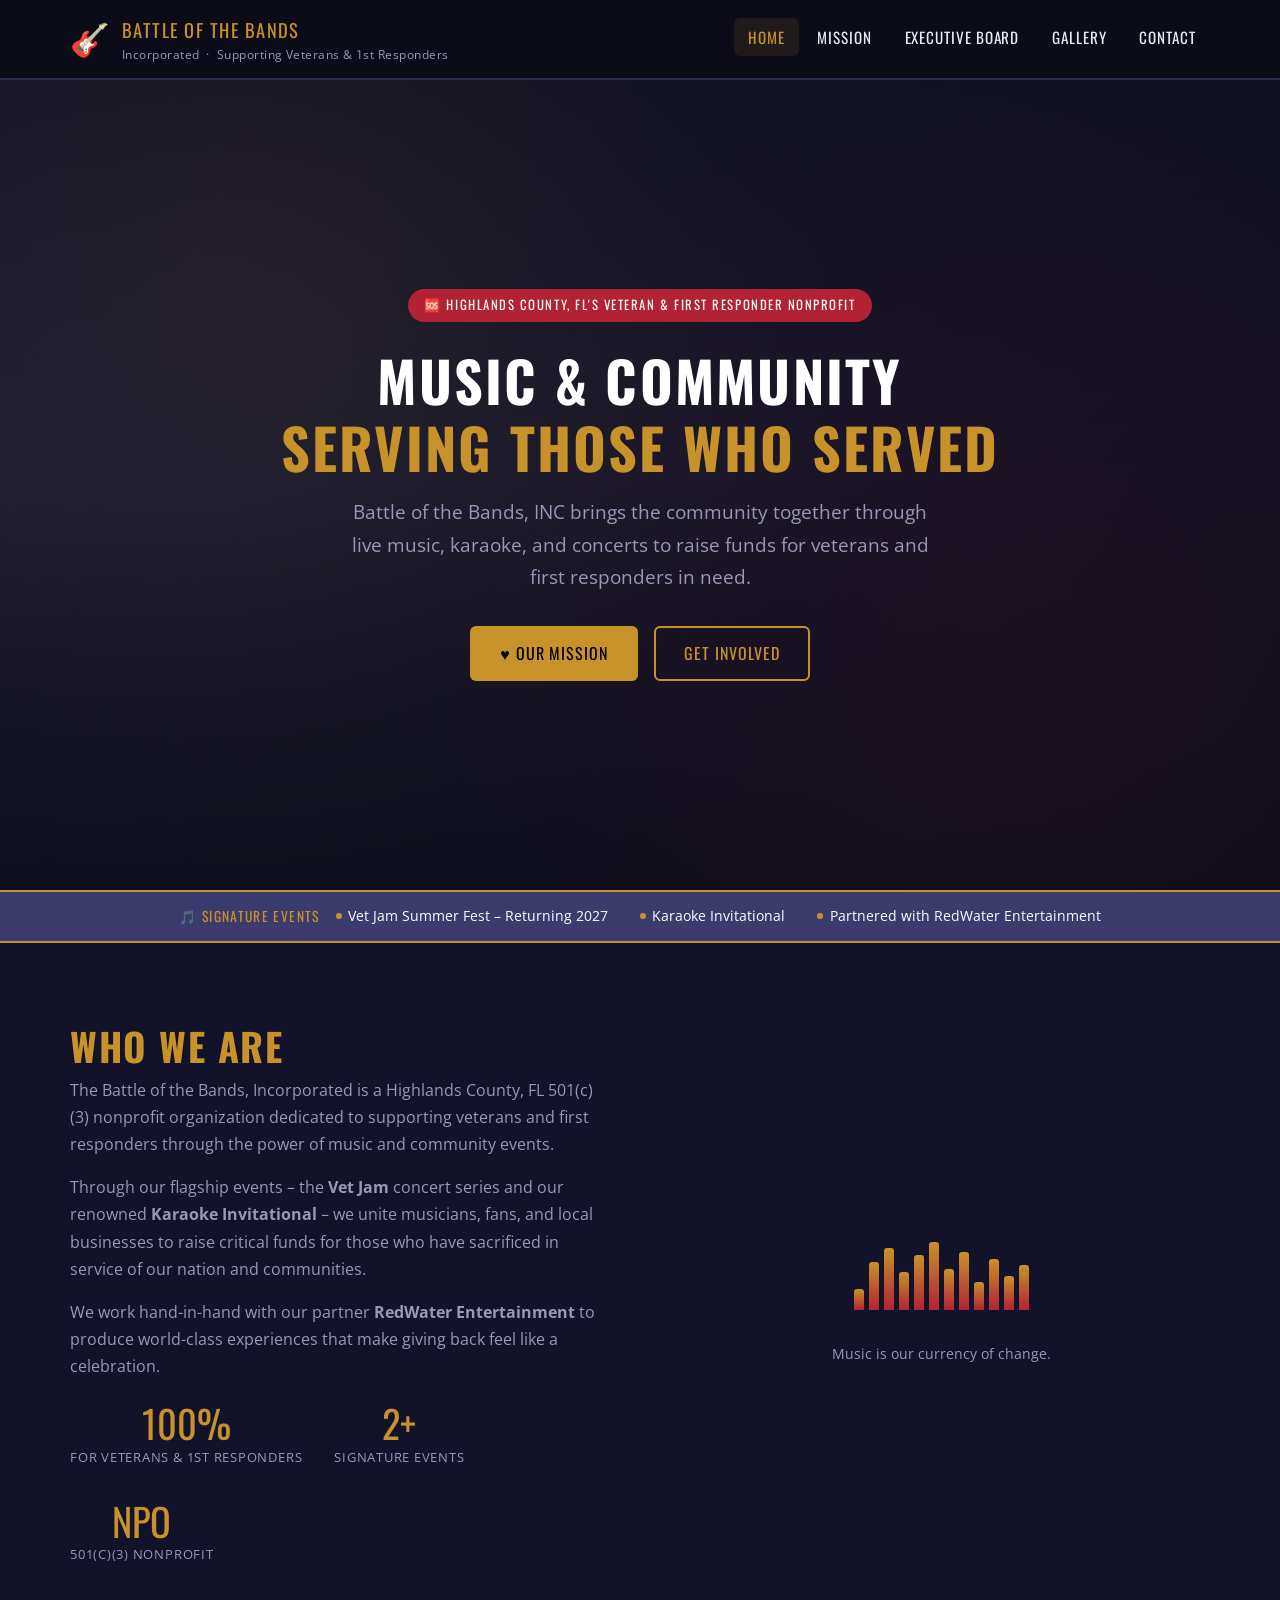
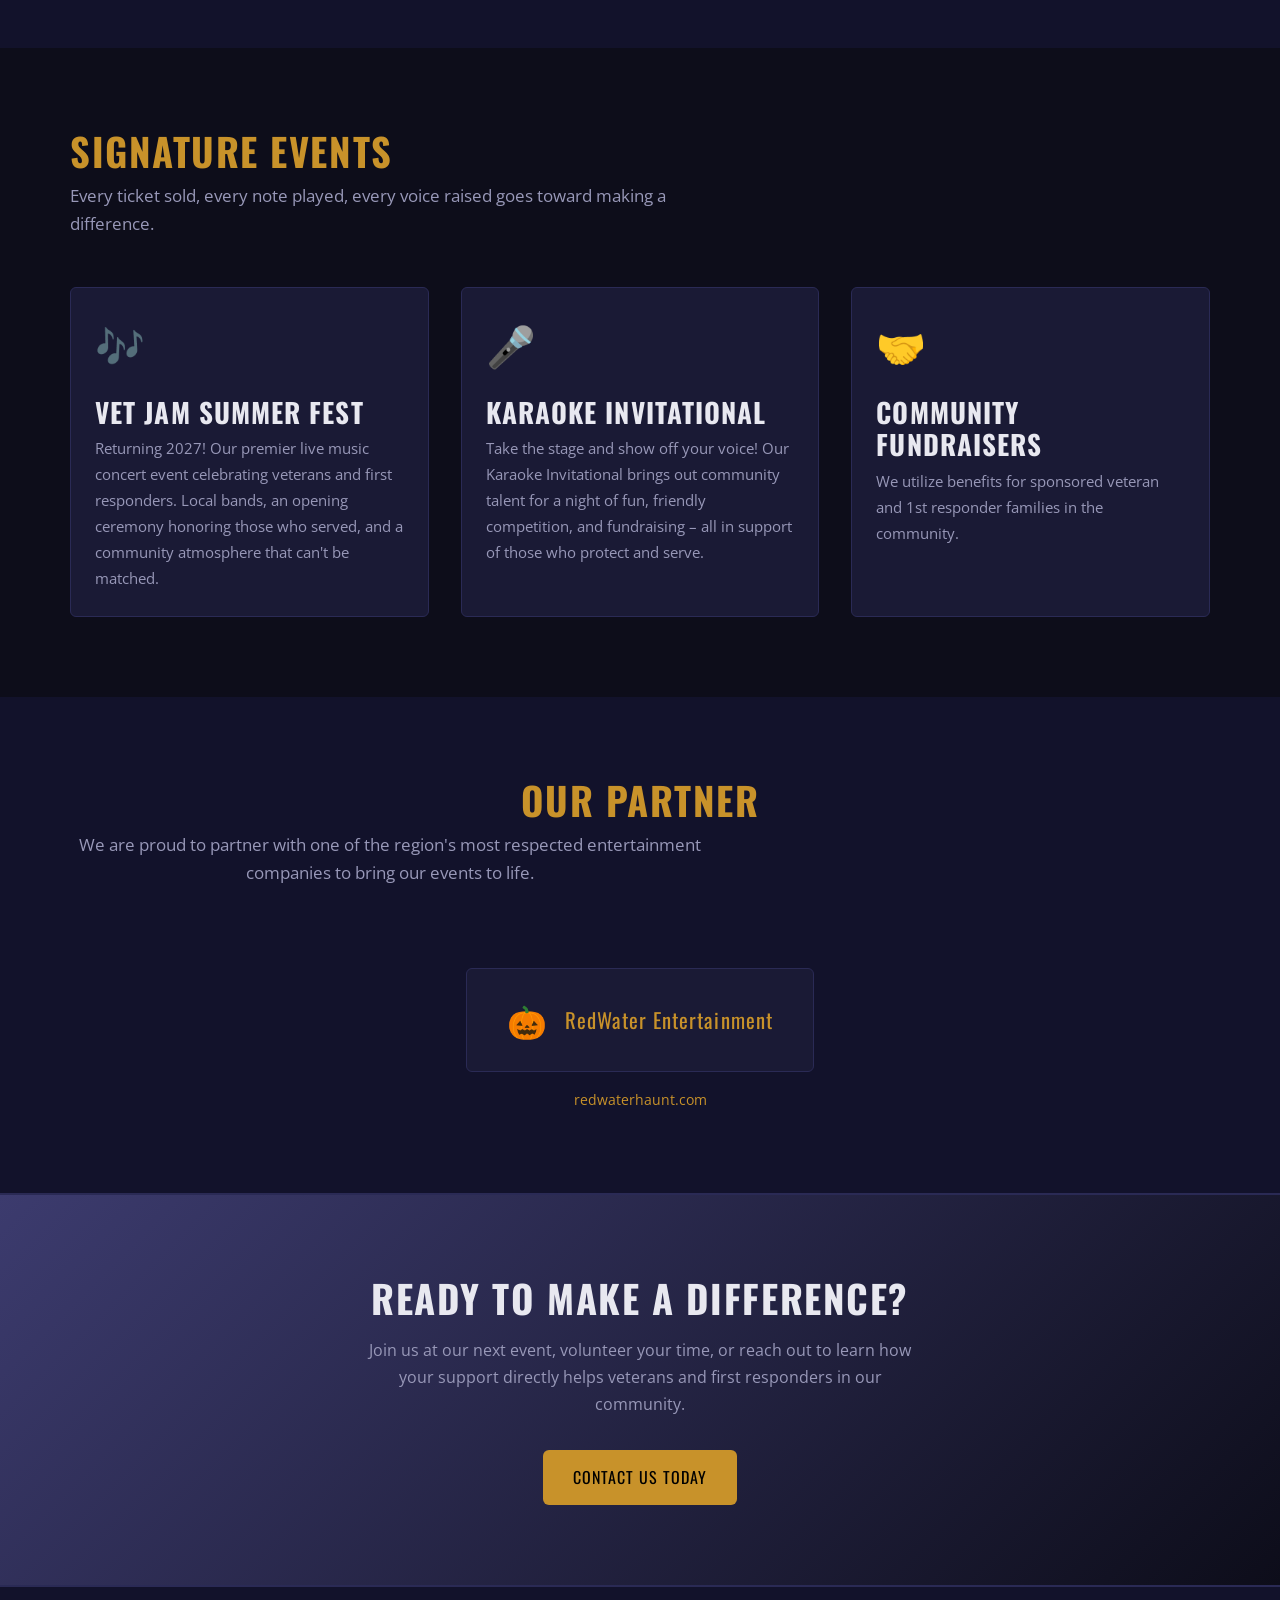
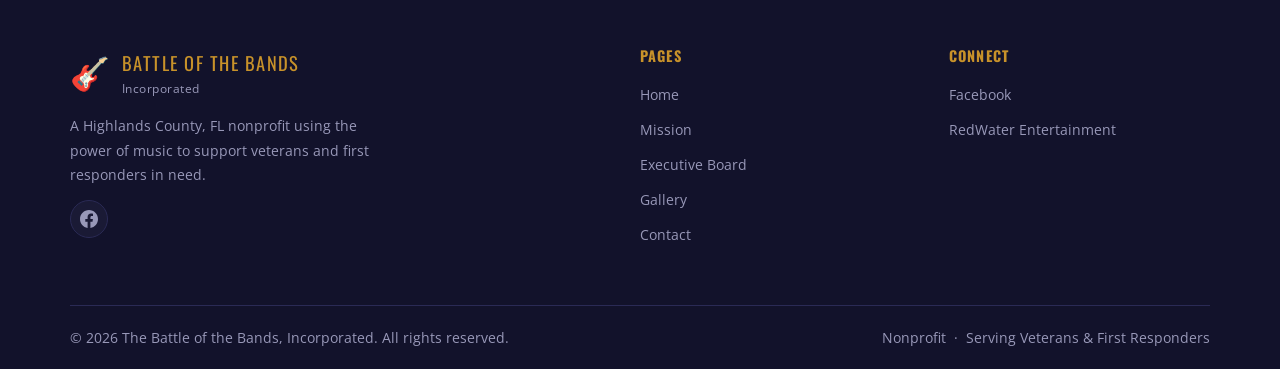
==== commit 1d77cab9: "Revise text on index page Updated details on index page to better match organization" ====
--- a/index.html
+++ b/index.html
@@ -65,8 +65,8 @@
       <div class="events-strip-inner">
         <span class="strip-label">🎵 Signature Events</span>
         <div class="strip-items">
-          <span class="strip-item"><span class="dot"></span>Vet Jam Summer Fest – Annual Concert Event</span>
-          <span class="strip-item"><span class="dot"></span>Karaoke Invitational – Community Showdown</span>
+          <span class="strip-item"><span class="dot"></span>Vet Jam Summer Fest – Returning 2027</span>
+          <span class="strip-item"><span class="dot"></span>Karaoke Invitational</span>
           <span class="strip-item"><span class="dot"></span>Partnered with RedWater Entertainment</span>
         </div>
       </div>
@@ -132,7 +132,7 @@
             <div class="event-icon">🎶</div>
             <h3>Vet Jam Summer Fest</h3>
             <p>
-              Our premier live music concert event celebrating veterans and first responders. Multiple stages, local bands, an opening ceremony honoring those who served, and a community atmosphere that can't be matched.
+              Returning 2027! Our premier live music concert event celebrating veterans and first responders. Local bands, an opening ceremony honoring those who served, and a community atmosphere that can't be matched.
             </p>
           </div>
         </div>
@@ -152,7 +152,7 @@
             <div class="event-icon">🤝</div>
             <h3>Community Fundraisers</h3>
             <p>
-              From benefit concerts to special community nights, we collaborate with local venues, businesses, and artists throughout the year to keep the support flowing to veterans and first responders in need.
+              We utilize benefits for sponsored veteran and 1st responder families in the community.
             </p>
           </div>
         </div>
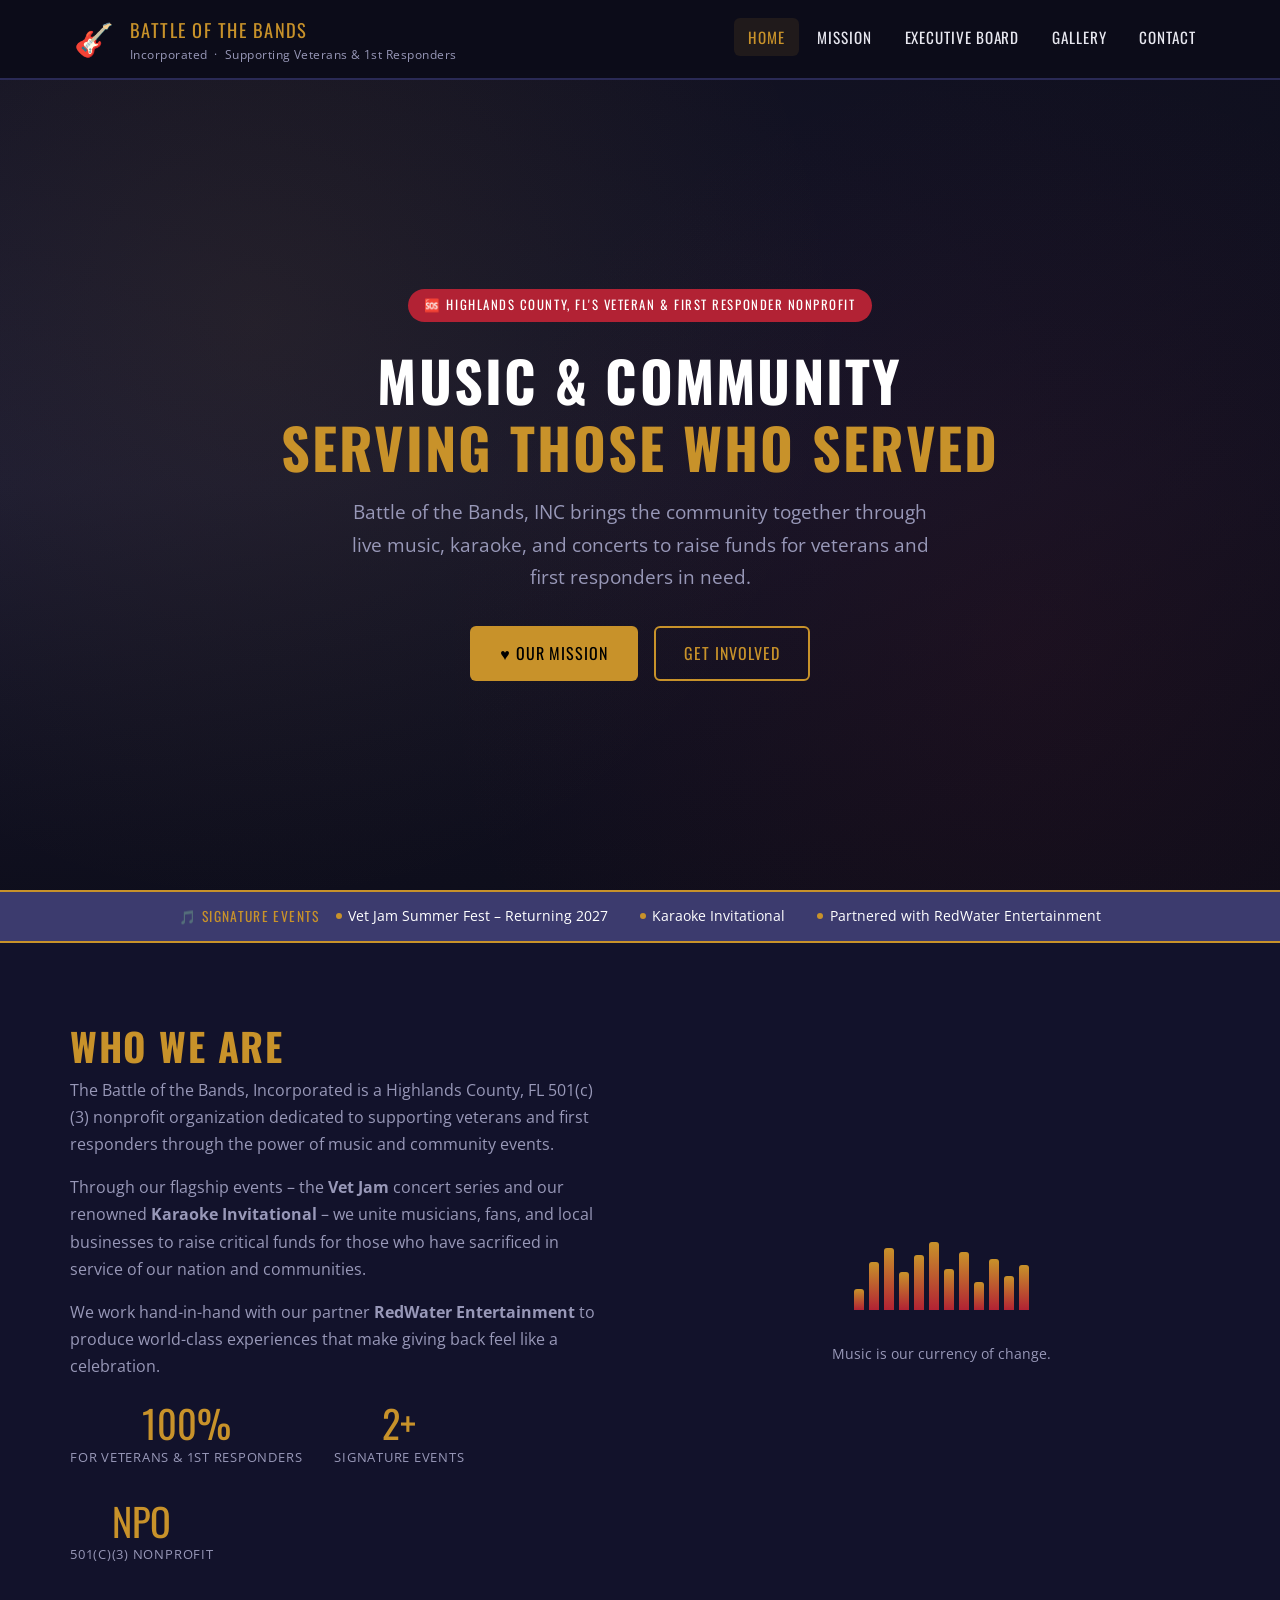
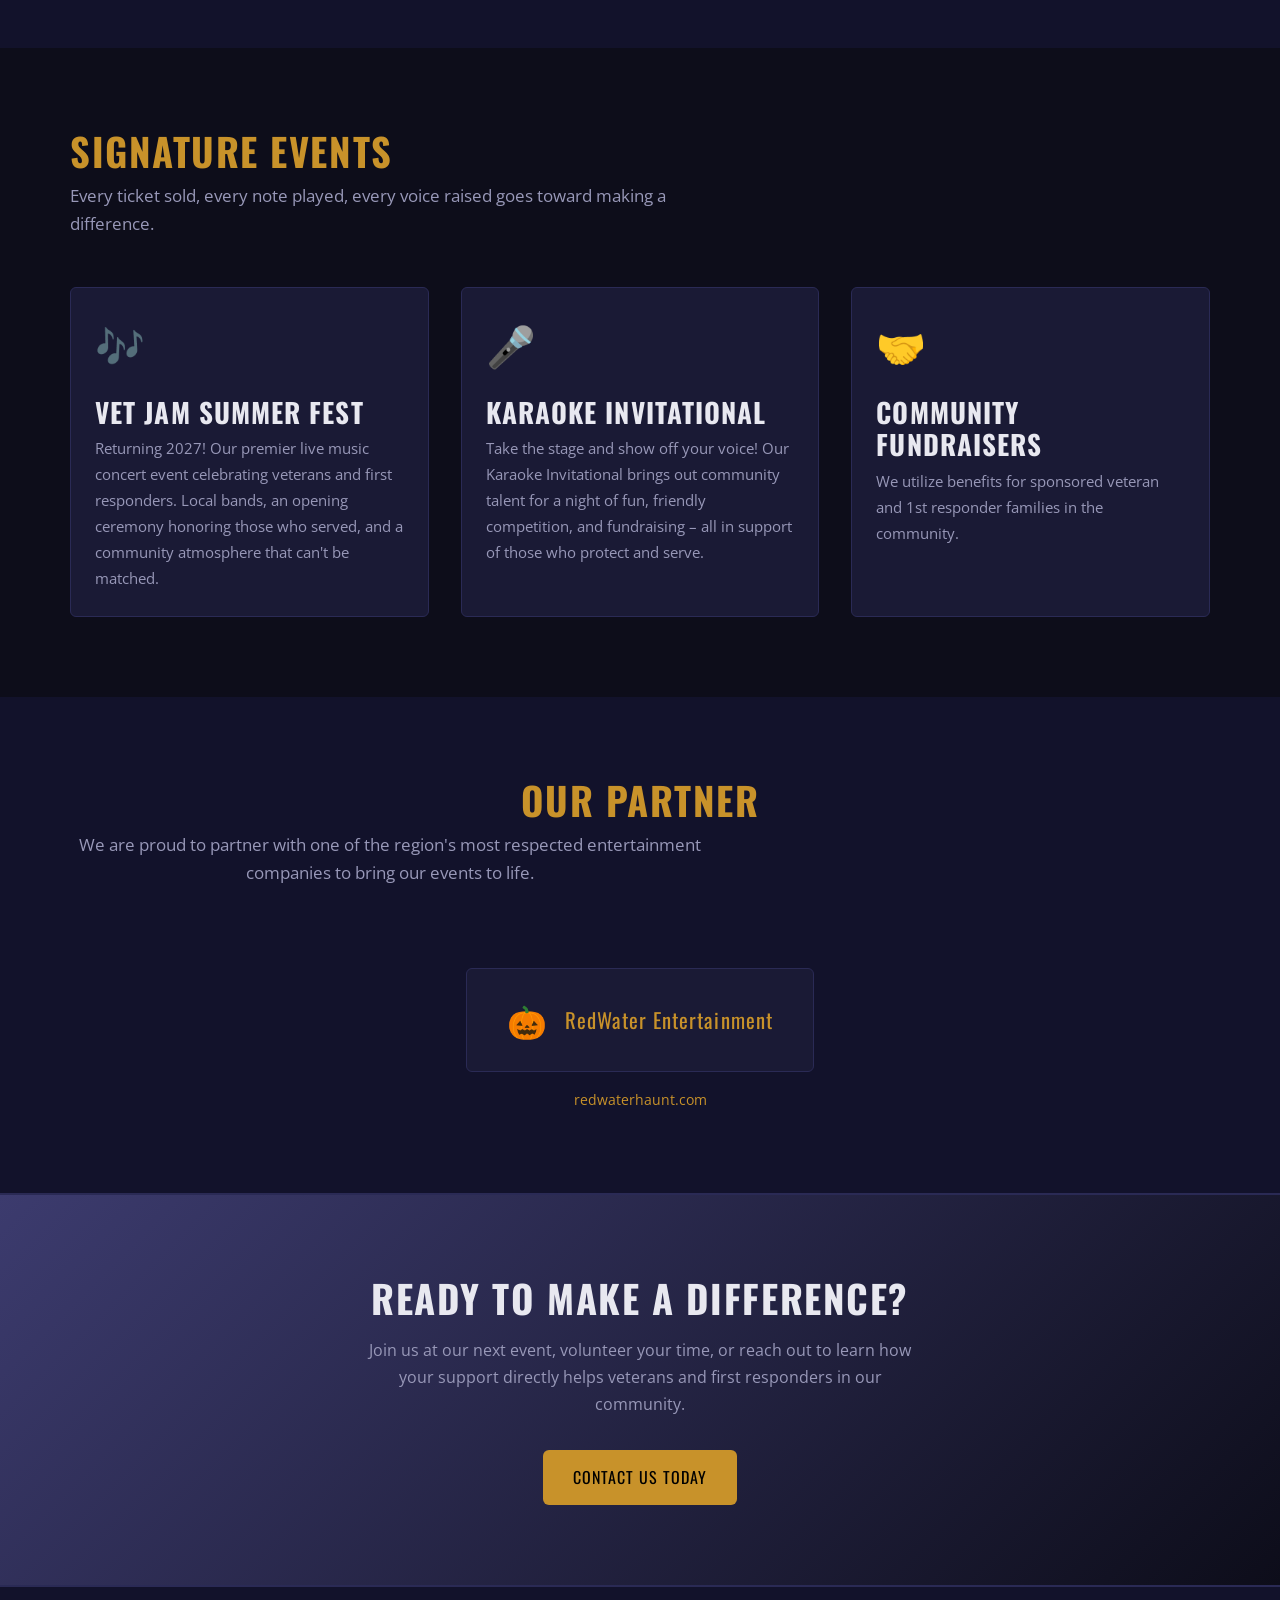
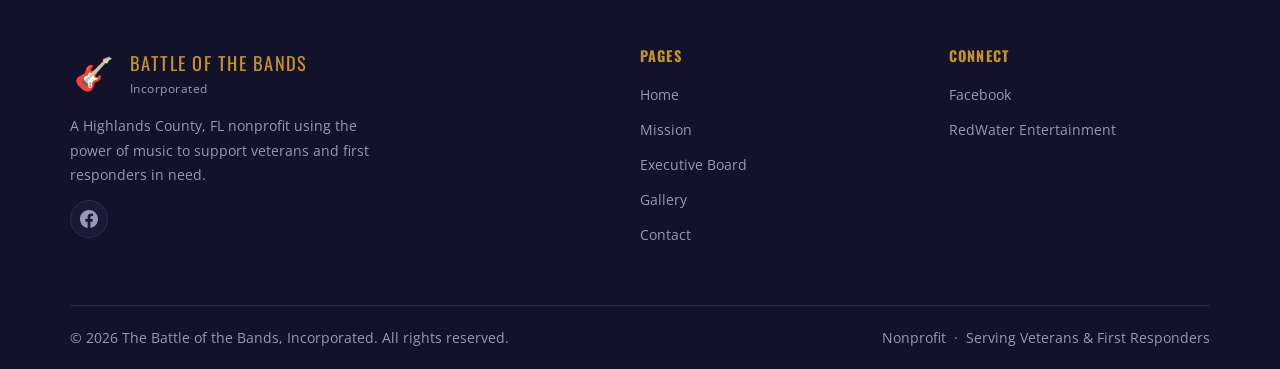
==== commit 00af9dca: "Add uploadable site logo support" ====
--- a/index.html
+++ b/index.html
@@ -17,7 +17,10 @@
     <div class="container">
       <div class="header-inner">
         <a href="index.html" class="logo" aria-label="Battle of the Bands Home">
-          <span class="logo-icon">🎸</span>
+          <span class="logo-media">
+            <img src="images/logo.png" alt="" class="logo-image" />
+            <span class="logo-icon" aria-hidden="true">🎸</span>
+          </span>
           <span class="logo-text">
             <span class="logo-name">Battle of the Bands</span>
             <span class="logo-tag">Incorporated &nbsp;·&nbsp; Supporting Veterans &amp; 1st Responders</span>
@@ -196,7 +199,10 @@
 
         <div class="footer-brand">
           <a href="index.html" class="logo">
-            <span class="logo-icon">🎸</span>
+            <span class="logo-media">
+              <img src="images/logo.png" alt="" class="logo-image" />
+              <span class="logo-icon" aria-hidden="true">🎸</span>
+            </span>
             <span class="logo-text">
               <span class="logo-name">Battle of the Bands</span>
               <span class="logo-tag">Incorporated</span>
--- a/css/style.css
+++ b/css/style.css
@@ -152,6 +152,30 @@
   align-items: center;
   gap: 0.75rem;
   color: var(--color-text);
+}
+
+.logo-media {
+  display: flex;
+  align-items: center;
+  justify-content: center;
+  width: 3rem;
+  height: 3rem;
+  flex-shrink: 0;
+}
+
+.logo-image {
+  display: none;
+  width: 100%;
+  height: 100%;
+  object-fit: contain;
+}
+
+.logo-media.has-image .logo-image {
+  display: block;
+}
+
+.logo-media.has-image .logo-icon {
+  display: none;
 }
 
 .logo-icon {
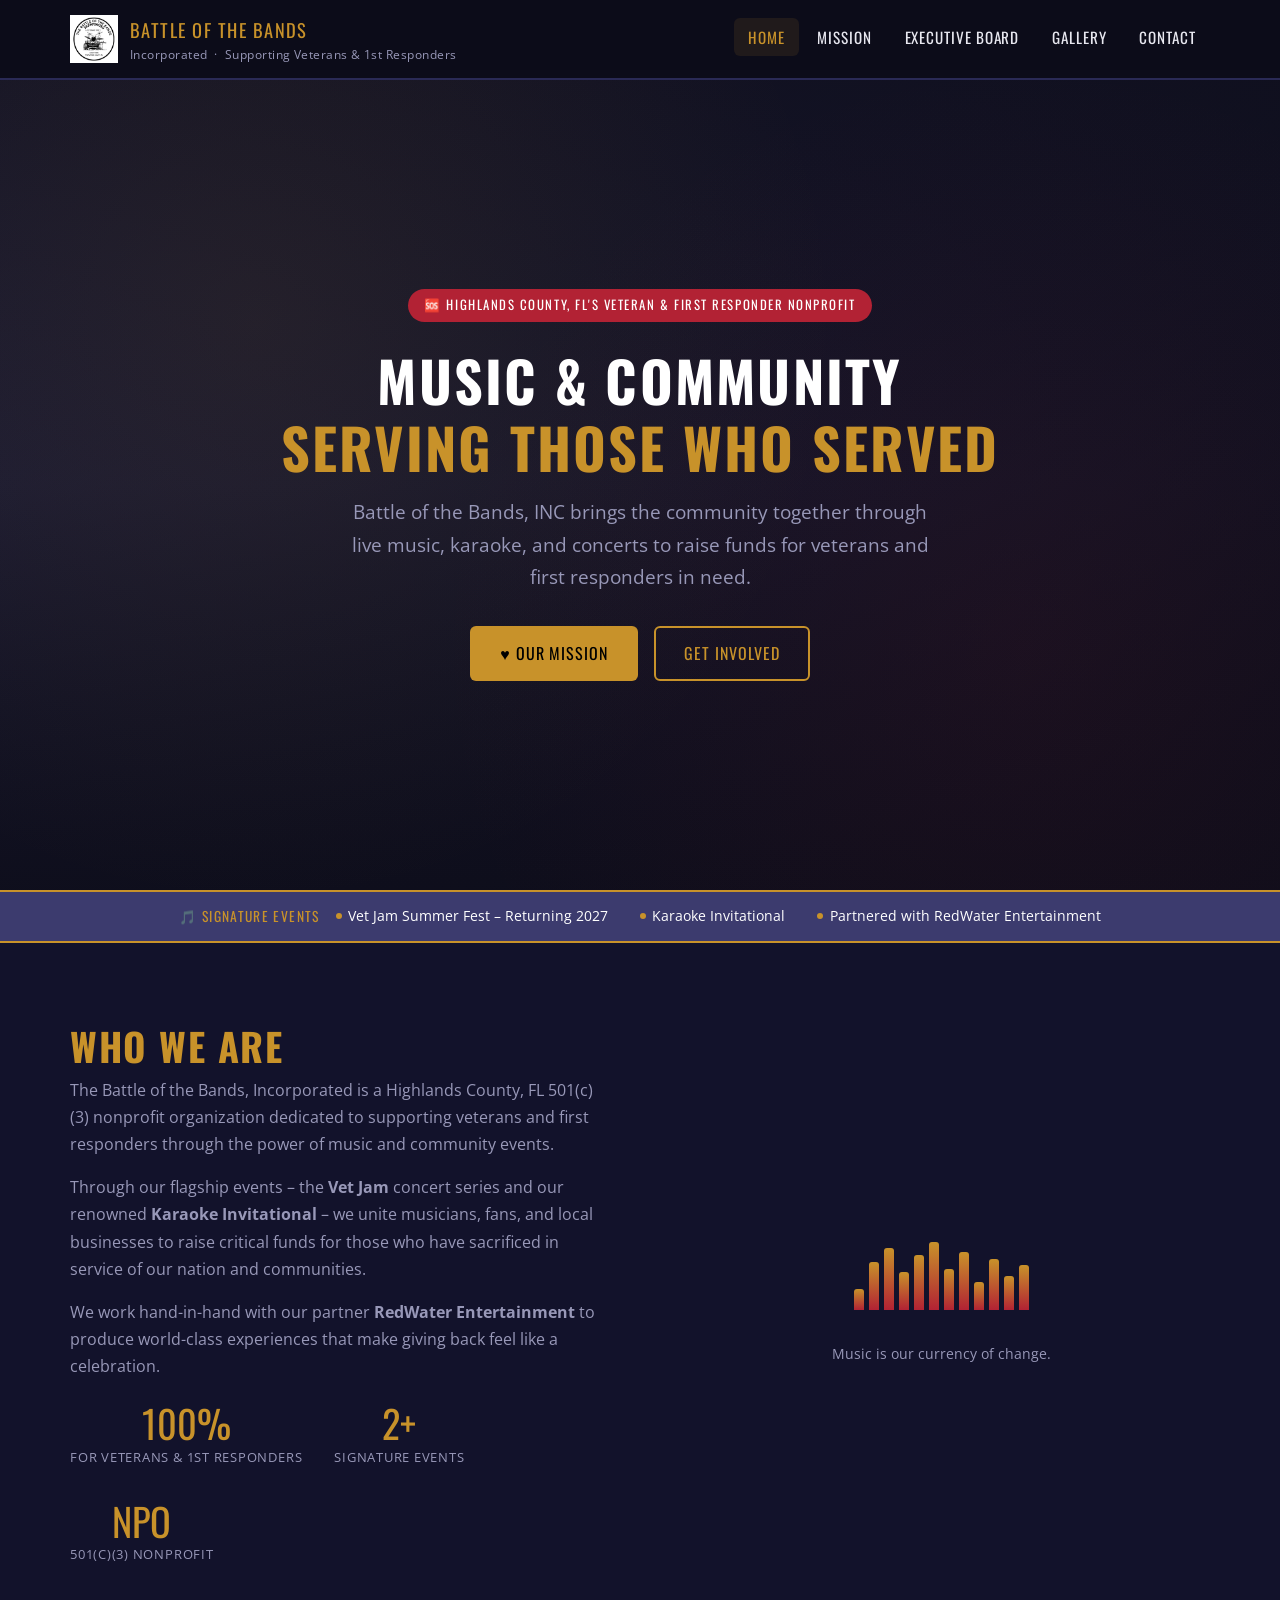
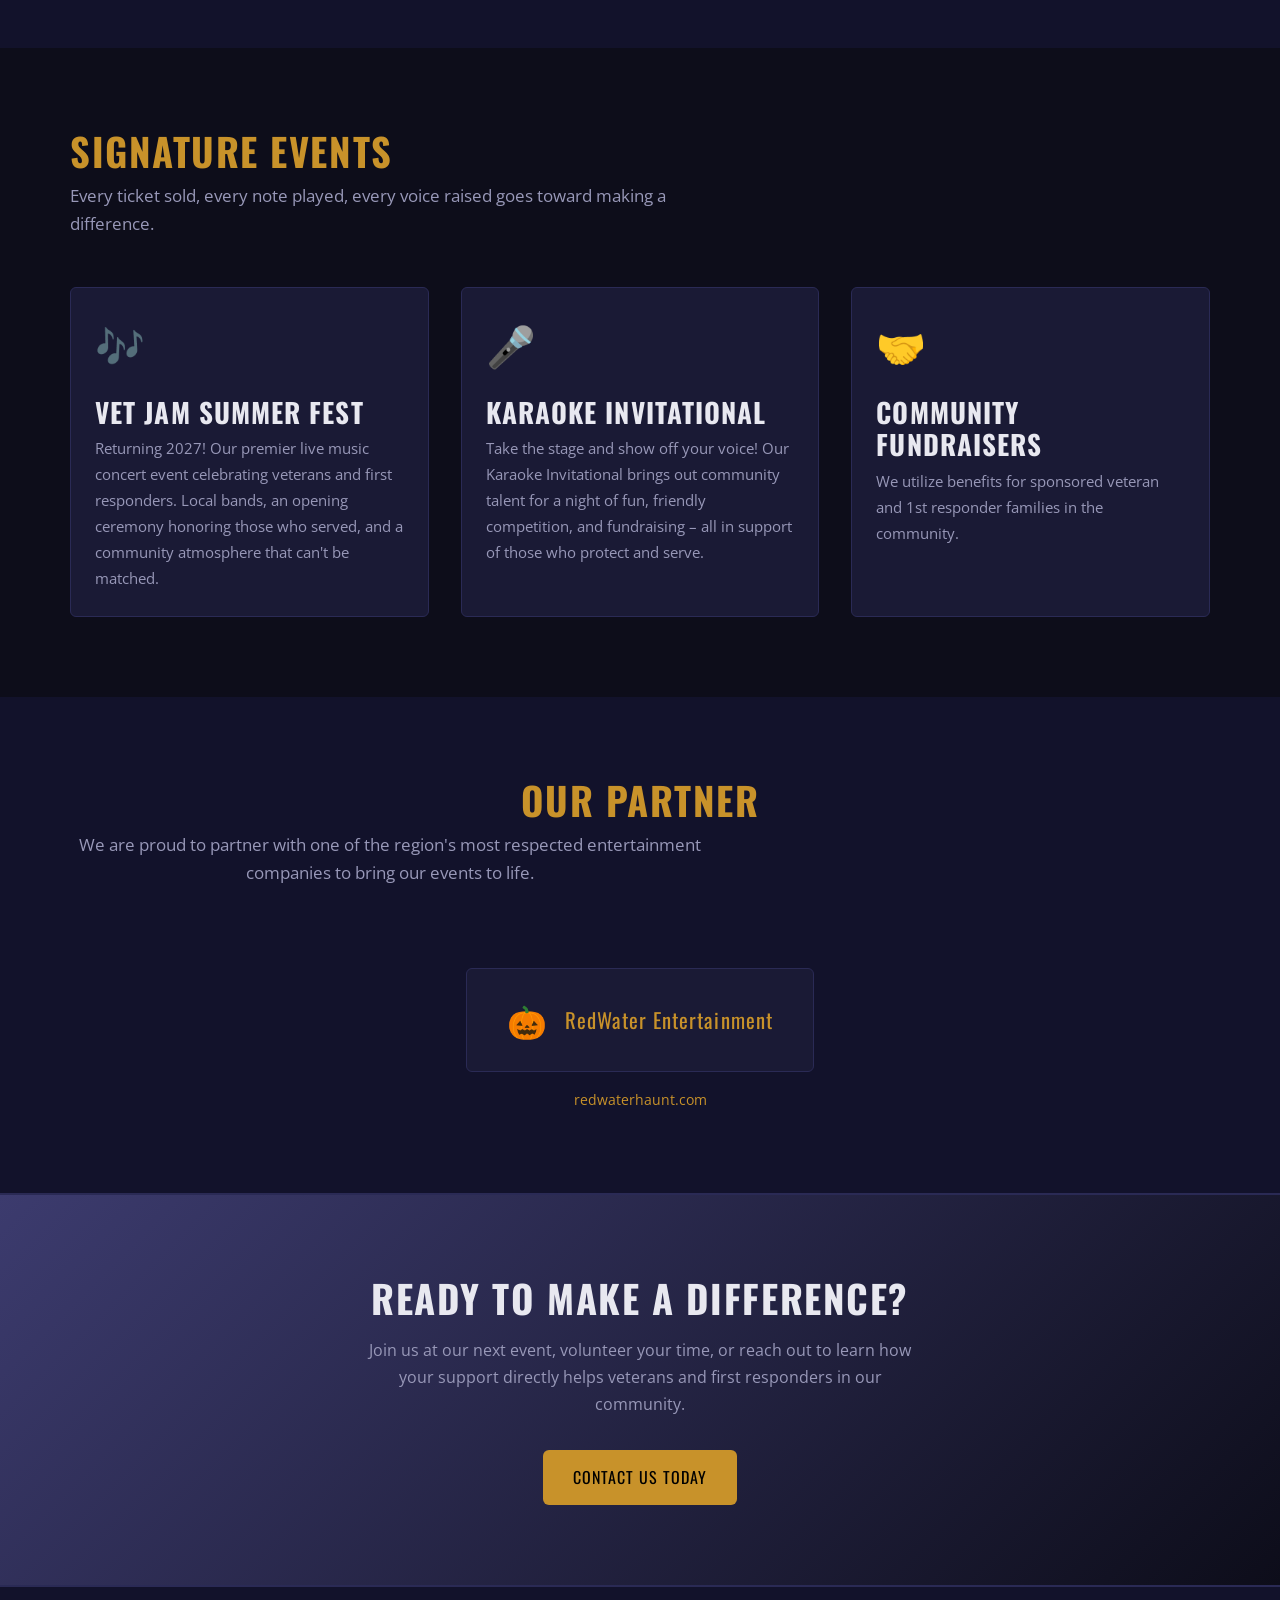
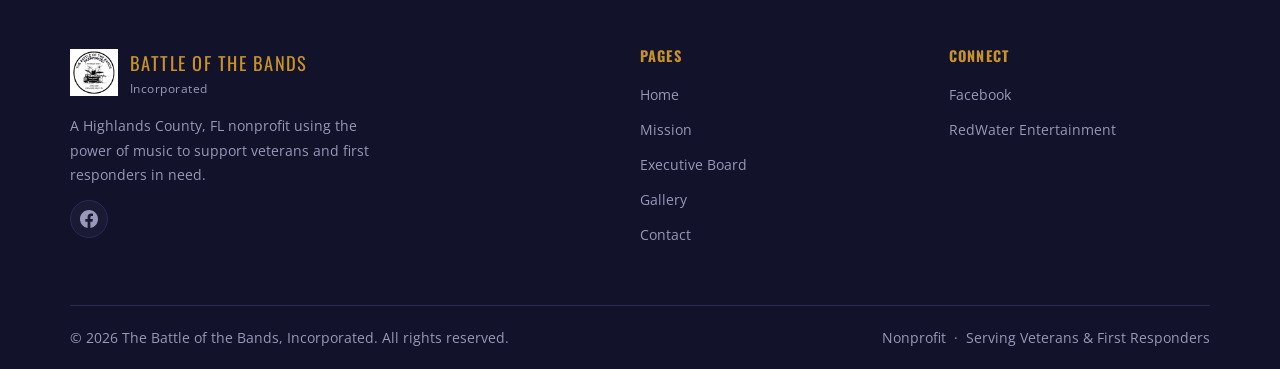
==== commit b5f74062: "fix: bust cached logo assets and harden logo fallback state" ====
--- a/index.html
+++ b/index.html
@@ -8,7 +8,7 @@
   <link rel="preconnect" href="https://fonts.googleapis.com" />
   <link rel="preconnect" href="https://fonts.gstatic.com" crossorigin />
   <link href="https://fonts.googleapis.com/css2?family=Oswald:wght@400;500;600;700&family=Open+Sans:wght@400;500;600&display=swap" rel="stylesheet" />
-  <link rel="stylesheet" href="css/style.css" />
+  <link rel="stylesheet" href="css/style.css?v=20260701" />
 </head>
 <body>
 
@@ -18,7 +18,7 @@
       <div class="header-inner">
         <a href="index.html" class="logo" aria-label="Battle of the Bands Home">
           <span class="logo-media">
-            <img src="images/logo.png" alt="" class="logo-image" />
+            <img src="images/logo.png?v=20260701" alt="" class="logo-image" width="48" height="48" hidden />
             <span class="logo-icon" aria-hidden="true">🎸</span>
           </span>
           <span class="logo-text">
@@ -200,7 +200,7 @@
         <div class="footer-brand">
           <a href="index.html" class="logo">
             <span class="logo-media">
-              <img src="images/logo.png" alt="" class="logo-image" />
+              <img src="images/logo.png?v=20260701" alt="" class="logo-image" width="48" height="48" hidden />
               <span class="logo-icon" aria-hidden="true">🎸</span>
             </span>
             <span class="logo-text">
@@ -246,7 +246,7 @@
     </div>
   </footer>
 
-  <script src="js/main.js"></script>
+  <script src="js/main.js?v=20260701"></script>
   <script>document.getElementById('year').textContent = new Date().getFullYear();</script>
 </body>
 </html>
--- a/css/style.css
+++ b/css/style.css
@@ -161,13 +161,21 @@
   width: 3rem;
   height: 3rem;
   flex-shrink: 0;
+  overflow: hidden;
 }
 
 .logo-image {
   display: none;
-  width: 100%;
-  height: 100%;
+  max-width: 100%;
+  max-height: 100%;
+  width: auto;
+  height: auto;
   object-fit: contain;
+  flex: 0 1 auto;
+}
+
+.logo-image[hidden] {
+  display: none !important;
 }
 
 .logo-media.has-image .logo-image {
